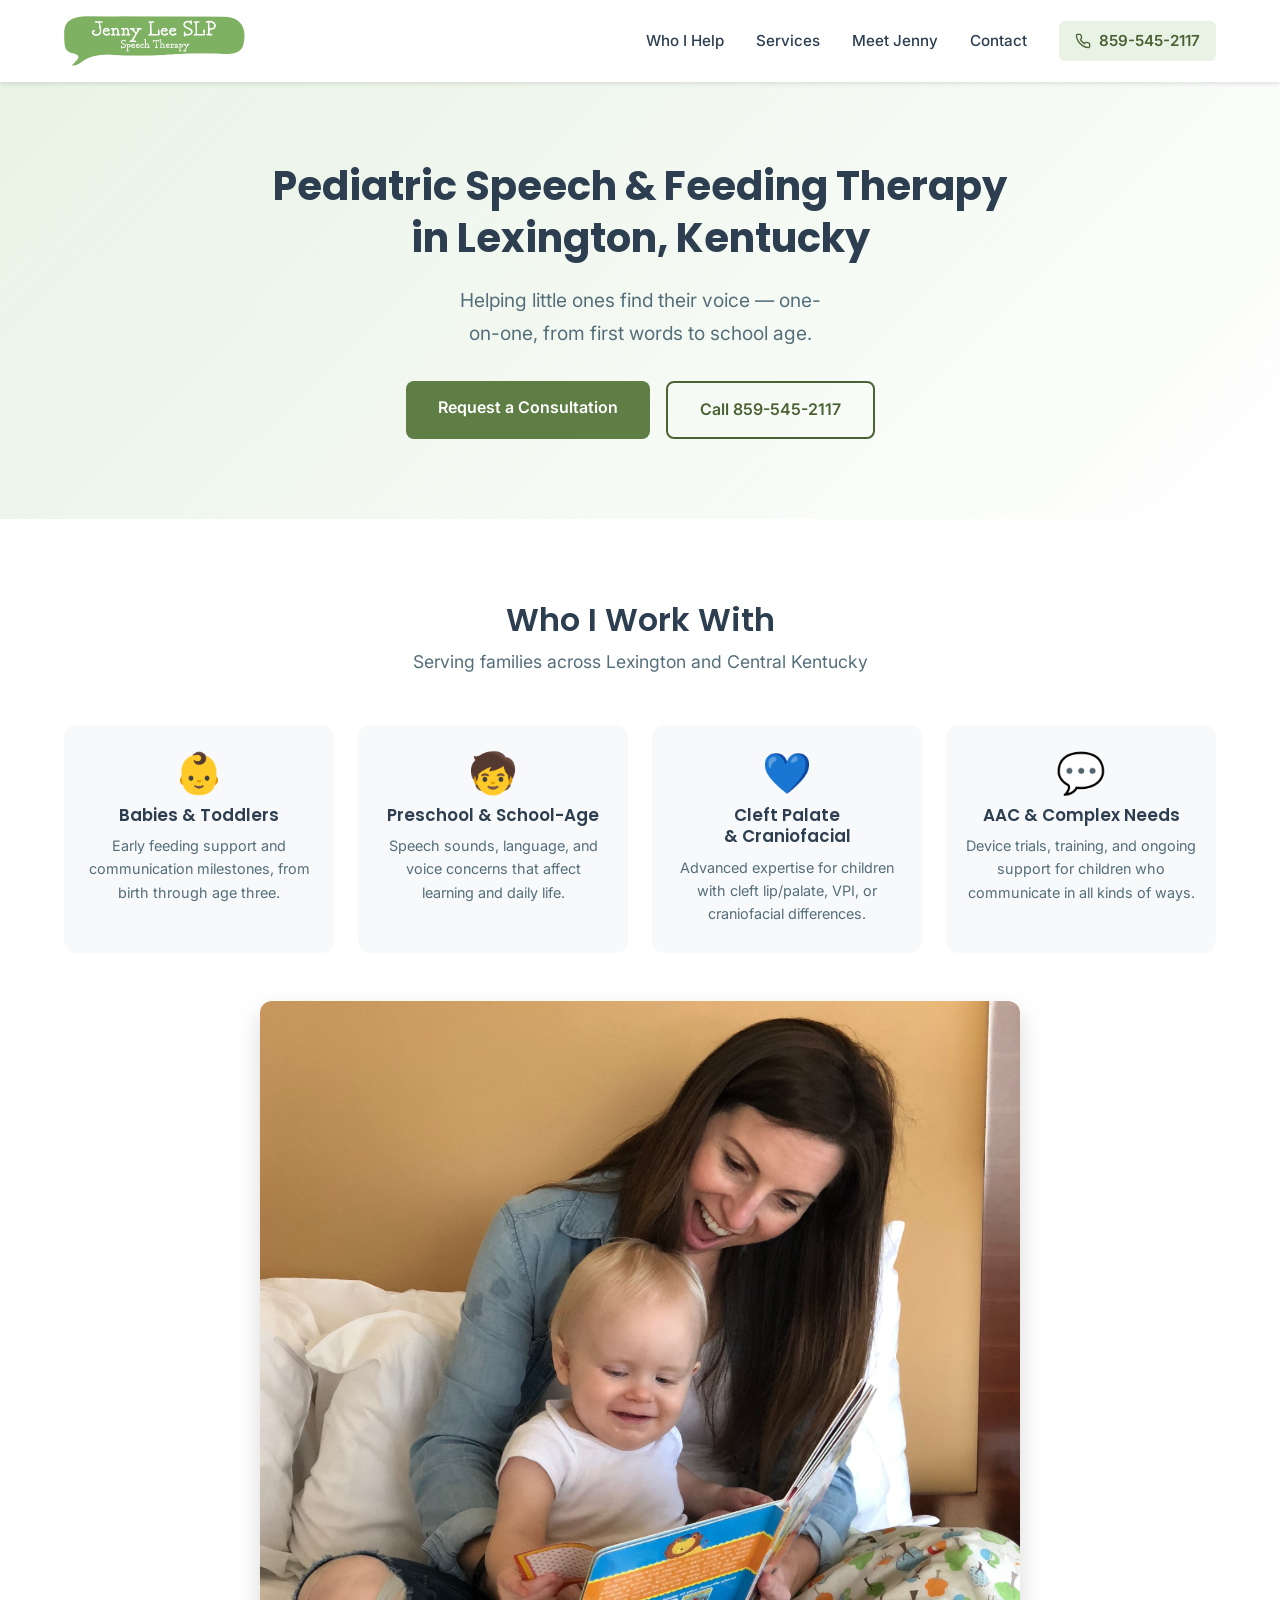
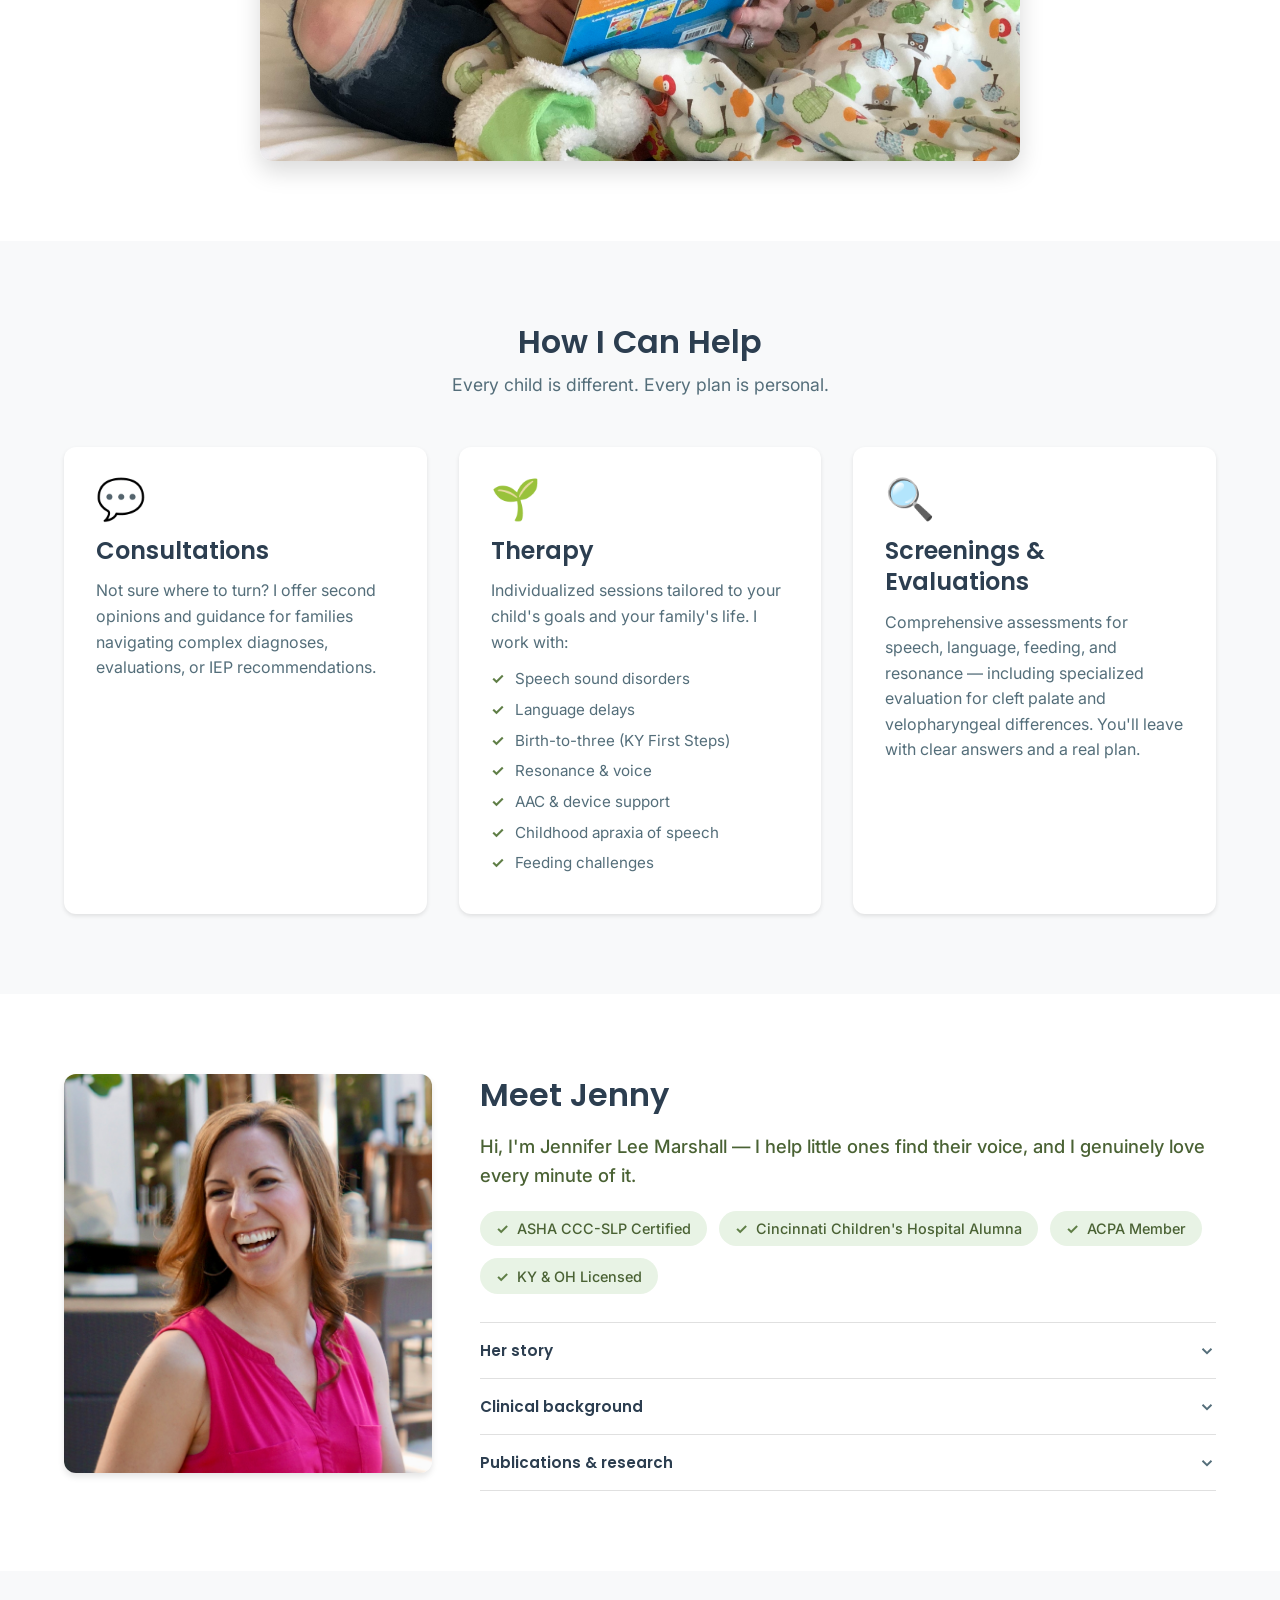
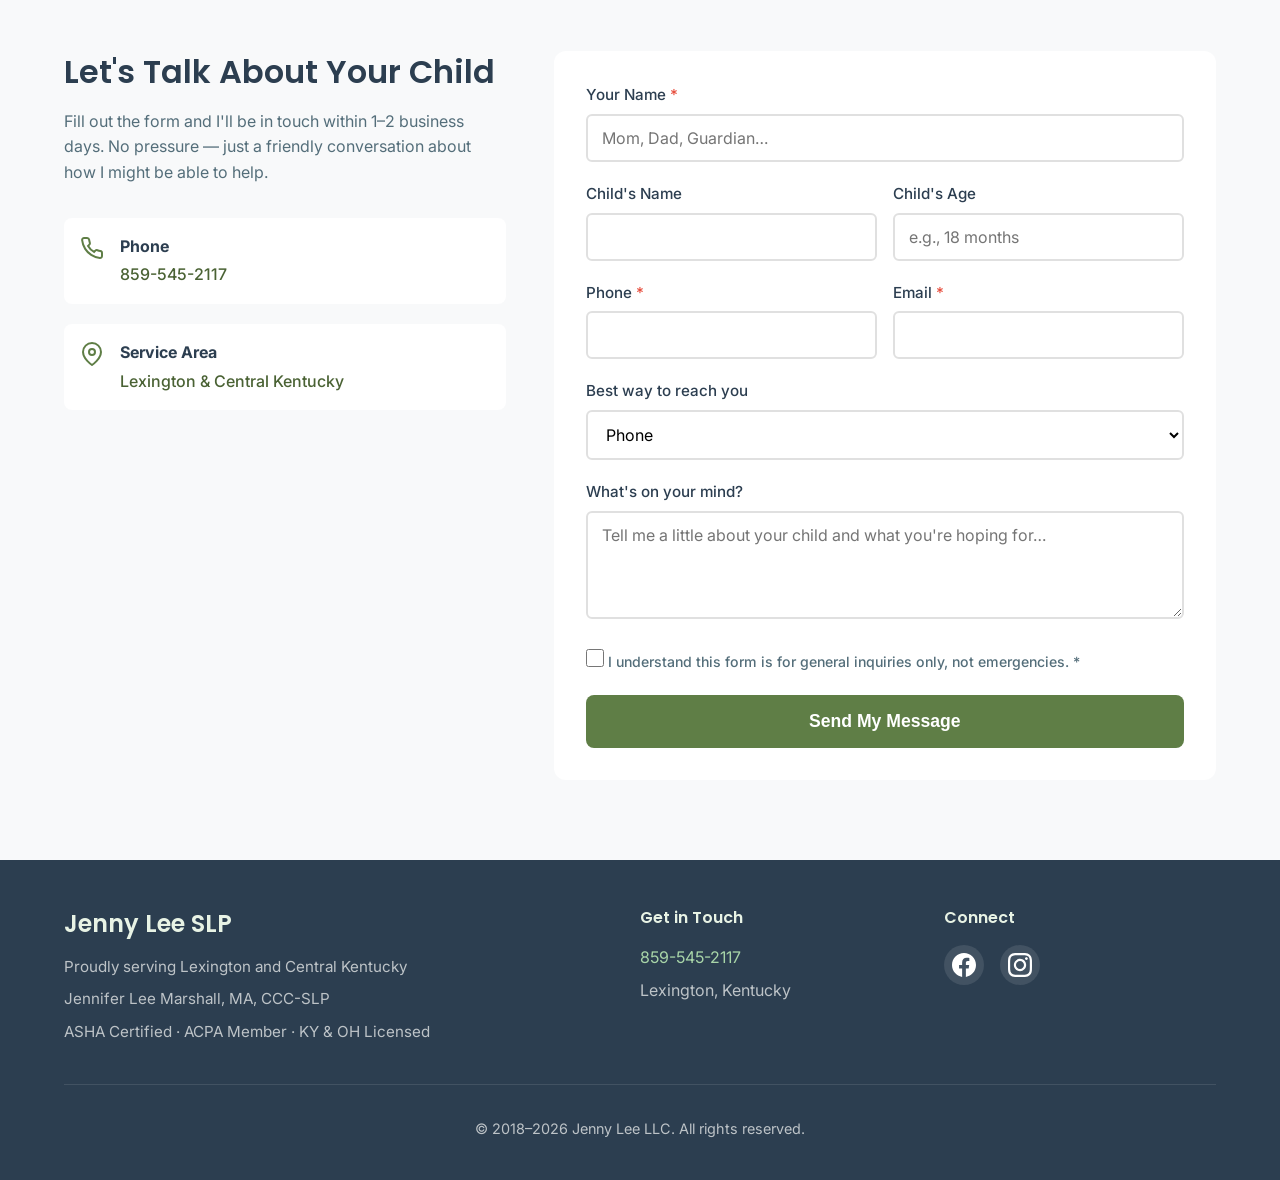
==== index.html @ 0bb6924b "Simplify website structure and add interactive elements to bio Restructure the website by removing t" ====
<!DOCTYPE html>
<html lang="en">
<head>
    <meta charset="UTF-8">
    <meta name="viewport" content="width=device-width, initial-scale=1.0">

    <!-- SEO Meta Tags -->
    <title>Speech Therapy Lexington KY | Jenny Lee SLP</title>
    <meta name="description" content="Jennifer Lee Marshall, MA, CCC-SLP, is a pediatric speech-language pathologist serving Lexington and Central Kentucky. Specializing in cleft palate, feeding therapy, resonance disorders, and speech therapy for children.">
    <meta name="keywords" content="speech therapy Lexington KY, pediatric speech therapy Lexington, pediatric speech-language pathologist, cleft palate speech therapist Kentucky, craniofacial speech therapist, feeding therapy for children, resonance disorders SLP">

    <!-- Open Graph Tags for Social Media -->
    <meta property="og:title" content="Speech Therapy Lexington KY | Jenny Lee SLP">
    <meta property="og:description" content="Expert pediatric speech and feeding therapy in Lexington, Kentucky. Specializing in cleft palate, craniofacial differences, and complex communication needs.">
    <meta property="og:type" content="website">
    <meta property="og:image" content="/images/jenny-lee-slp-og-image.jpg">

    <!-- Favicon -->
    <link rel="icon" type="image/png" href="/favicon.png">

    <!-- Google Fonts -->
    <link rel="preconnect" href="https://fonts.googleapis.com">
    <link rel="preconnect" href="https://fonts.gstatic.com" crossorigin>
    <link href="https://fonts.googleapis.com/css2?family=Inter:wght@300;400;500;600;700&family=Poppins:wght@400;500;600;700&display=swap" rel="stylesheet">

    <!-- Stylesheet -->
    <link rel="stylesheet" href="styles.css">
</head>
<body>

    <!-- Sticky Header & Navigation -->
    <header class="header" id="header">
        <div class="container">
            <div class="header-content">
                <div class="logo">
                    <a href="#hero">
                        <img src="images/logo.png" alt="Jenny Lee SLP - Speech Therapy">
                    </a>
                </div>
                <nav class="nav">
                    <button class="nav-toggle" aria-label="Toggle navigation menu">
                        <span></span>
                        <span></span>
                        <span></span>
                    </button>
                    <ul class="nav-menu">
                        <li><a href="#who-i-help">Who I Help</a></li>
                        <li><a href="#services">Services</a></li>
                        <li><a href="#meet-jenny">Meet Jenny</a></li>
                        <li><a href="#contact">Contact</a></li>
                        <li class="nav-phone">
                            <a href="tel:+18595452117" class="phone-link">
                                <svg width="16" height="16" viewBox="0 0 24 24" fill="none" stroke="currentColor" stroke-width="2">
                                    <path d="M22 16.92v3a2 2 0 0 1-2.18 2 19.79 19.79 0 0 1-8.63-3.07 19.5 19.5 0 0 1-6-6 19.79 19.79 0 0 1-3.07-8.67A2 2 0 0 1 4.11 2h3a2 2 0 0 1 2 1.72 12.84 12.84 0 0 0 .7 2.81 2 2 0 0 1-.45 2.11L8.09 9.91a16 16 0 0 0 6 6l1.27-1.27a2 2 0 0 1 2.11-.45 12.84 12.84 0 0 0 2.81.7A2 2 0 0 1 22 16.92z"></path>
                                </svg>
                                859-545-2117
                            </a>
                        </li>
                    </ul>
                </nav>
            </div>
        </div>
    </header>

    <main>

        <!-- =====================
             HERO SECTION
             ===================== -->
        <section class="hero" id="hero">
            <div class="container">
                <div class="hero-content">
                    <h1>Pediatric Speech & Feeding Therapy<br>in Lexington, Kentucky</h1>
                    <p class="hero-subtitle">Helping little ones find their voice — one-on-one, from first words to school age.</p>
                    <div class="hero-cta">
                        <a href="#contact" class="btn btn-primary">Request a Consultation</a>
                        <a href="tel:+18595452117" class="btn btn-secondary">Call 859-545-2117</a>
                    </div>
                </div>
            </div>
        </section>

        <!-- =====================
             WHO I HELP SECTION
             ===================== -->
        <section class="who-i-help" id="who-i-help">
            <div class="container">
                <div class="section-header">
                    <h2>Who I Work With</h2>
                    <p>Serving families across Lexington and Central Kentucky</p>
                </div>

                <div class="help-grid">
                    <div class="help-card">
                        <div class="help-icon">👶</div>
                        <h3>Babies &amp; Toddlers</h3>
                        <p>Early feeding support and communication milestones, from birth through age three.</p>
                    </div>
                    <div class="help-card">
                        <div class="help-icon">🧒</div>
                        <h3>Preschool &amp; School-Age</h3>
                        <p>Speech sounds, language, and voice concerns that affect learning and daily life.</p>
                    </div>
                    <div class="help-card">
                        <div class="help-icon">💙</div>
                        <h3>Cleft Palate &amp; Craniofacial</h3>
                        <p>Advanced expertise for children with cleft lip/palate, VPI, or craniofacial differences.</p>
                    </div>
                    <div class="help-card">
                        <div class="help-icon">💬</div>
                        <h3>AAC &amp; Complex Needs</h3>
                        <p>Device trials, training, and ongoing support for children who communicate in all kinds of ways.</p>
                    </div>
                </div>

                <div class="therapy-image-section">
                    <img src="images/therapy.jpg" alt="Jenny working with a young child during a speech therapy session" class="therapy-photo">
                </div>
            </div>
        </section>

        <!-- =====================
             SERVICES SECTION
             ===================== -->
        <section class="services" id="services">
            <div class="container">
                <div class="section-header">
                    <h2>How I Can Help</h2>
                    <p>Every child is different. Every plan is personal.</p>
                </div>

                <div class="services-grid">

                    <!-- Consultations -->
                    <div class="service-card">
                        <div class="service-icon">💬</div>
                        <h3>Consultations</h3>
                        <p>Not sure where to turn? I offer second opinions and guidance for families navigating complex diagnoses, evaluations, or IEP recommendations.</p>
                    </div>

                    <!-- Therapy -->
                    <div class="service-card">
                        <div class="service-icon">🌱</div>
                        <h3>Therapy</h3>
                        <p>Individualized sessions tailored to your child's goals and your family's life. I work with:</p>
                        <ul class="therapy-list">
                            <li>Speech sound disorders</li>
                            <li>Language delays</li>
                            <li>Birth-to-three (KY First Steps)</li>
                            <li>Resonance &amp; voice</li>
                            <li>AAC &amp; device support</li>
                            <li>Childhood apraxia of speech</li>
                            <li>Feeding challenges</li>
                        </ul>
                    </div>

                    <!-- Screenings & Evaluations -->
                    <div class="service-card">
                        <div class="service-icon">🔍</div>
                        <h3>Screenings &amp; Evaluations</h3>
                        <p>Comprehensive assessments for speech, language, feeding, and resonance — including specialized evaluation for cleft palate and velopharyngeal differences. You'll leave with clear answers and a real plan.</p>
                    </div>

                </div>
            </div>
        </section>

        <!-- =====================
             MEET JENNY SECTION
             ===================== -->
        <section class="about" id="meet-jenny">
            <div class="container">
                <div class="about-grid">
                    <div class="about-image">
                        <img src="images/headshot.jpg" alt="Jennifer Lee Marshall, MA, CCC-SLP — Pediatric Speech-Language Pathologist in Lexington, Kentucky">
                    </div>
                    <div class="about-text">
                        <h2>Meet Jenny</h2>
                        <p class="intro-text">Hi, I'm Jennifer Lee Marshall — I help little ones find their voice, and I genuinely love every minute of it.</p>

                        <div class="credential-badges">
                            <div class="credential-badge">
                                <span class="badge-check">✓</span>
                                <span>ASHA&nbsp;CCC-SLP Certified</span>
                            </div>
                            <div class="credential-badge">
                                <span class="badge-check">✓</span>
                                <span>Cincinnati Children's Hospital Alumna</span>
                            </div>
                            <div class="credential-badge">
                                <span class="badge-check">✓</span>
                                <span>ACPA Member</span>
                            </div>
                            <div class="credential-badge">
                                <span class="badge-check">✓</span>
                                <span>KY &amp; OH Licensed</span>
                            </div>
                        </div>

                        <div class="accordion" role="list">

                            <div class="accordion-item" role="listitem">
                                <button class="accordion-toggle" aria-expanded="false">
                                    <span>Her story</span>
                                    <svg class="accordion-chevron" width="18" height="18" viewBox="0 0 24 24" fill="none" stroke="currentColor" stroke-width="2.5" aria-hidden="true">
                                        <polyline points="6 9 12 15 18 9"></polyline>
                                    </svg>
                                </button>
                                <div class="accordion-panel" hidden>
                                    <p>Helping a child say "mama" for the first time, watching a toddler finally enjoy mealtime without a fight, seeing a kindergartner walk into class with real confidence — these are the moments I show up for every single day. Speech therapy isn't just my career; it's genuinely my calling.</p>
                                    <p>I opened Jenny Lee SLP because I wanted to give families something rare: hospital-level expertise with the warmth and personal attention that only a private practice can offer. You'll always know what we're working on, why it matters, and how your child is growing.</p>
                                </div>
                            </div>

                            <div class="accordion-item" role="listitem">
                                <button class="accordion-toggle" aria-expanded="false">
                                    <span>Clinical background</span>
                                    <svg class="accordion-chevron" width="18" height="18" viewBox="0 0 24 24" fill="none" stroke="currentColor" stroke-width="2.5" aria-hidden="true">
                                        <polyline points="6 9 12 15 18 9"></polyline>
                                    </svg>
                                </button>
                                <div class="accordion-panel" hidden>
                                    <p>Before opening my private practice in Central Kentucky, I spent six years at Cincinnati Children's Hospital working alongside surgeons and specialists in cleft palate, craniofacial differences, feeding, and AAC. That experience gave me a depth of expertise you'd typically only find at a major children's hospital — now available right here at home, with the personal attention your family deserves.</p>
                                    <p>I hold my MA in Communication Sciences and Disorders and am licensed in both Kentucky and Ohio. I'm an active member of the American Cleft Palate-Craniofacial Association (ACPA) and maintain my ASHA Certificate of Clinical Competence (CCC-SLP).</p>
                                </div>
                            </div>

                            <div class="accordion-item" role="listitem">
                                <button class="accordion-toggle" aria-expanded="false">
                                    <span>Publications &amp; research</span>
                                    <svg class="accordion-chevron" width="18" height="18" viewBox="0 0 24 24" fill="none" stroke="currentColor" stroke-width="2.5" aria-hidden="true">
                                        <polyline points="6 9 12 15 18 9"></polyline>
                                    </svg>
                                </button>
                                <div class="accordion-panel" hidden>
                                    <p>Jenny has contributed to the field through national continuing education presentations on velopharyngeal dysfunction and cleft palate speech management. She has presented at ACPA annual meetings and contributed to clinical education webinars through ASHA on resonance disorders and pediatric feeding.</p>
                                    <p>She remains actively engaged with the latest research to ensure every family benefits from current, evidence-based practice.</p>
                                </div>
                            </div>

                        </div>
                    </div>
                </div>
            </div>
        </section>

        <!-- =====================
             CONTACT SECTION
             ===================== -->
        <section class="contact" id="contact">
            <div class="container">
                <div class="contact-wrapper">
                    <div class="contact-intro">
                        <h2>Let's Talk About Your Child</h2>
                        <p>Fill out the form and I'll be in touch within 1–2 business days. No pressure — just a friendly conversation about how I might be able to help.</p>

                        <div class="contact-info">
                            <div class="contact-detail">
                                <svg width="24" height="24" viewBox="0 0 24 24" fill="none" stroke="currentColor" stroke-width="2">
                                    <path d="M22 16.92v3a2 2 0 0 1-2.18 2 19.79 19.79 0 0 1-8.63-3.07 19.5 19.5 0 0 1-6-6 19.79 19.79 0 0 1-3.07-8.67A2 2 0 0 1 4.11 2h3a2 2 0 0 1 2 1.72 12.84 12.84 0 0 0 .7 2.81 2 2 0 0 1-.45 2.11L8.09 9.91a16 16 0 0 0 6 6l1.27-1.27a2 2 0 0 1 2.11-.45 12.84 12.84 0 0 0 2.81.7A2 2 0 0 1 22 16.92z"></path>
                                </svg>
                                <div>
                                    <strong>Phone</strong>
                                    <a href="tel:+18595452117">859-545-2117</a>
                                </div>
                            </div>
                            <div class="contact-detail">
                                <svg width="24" height="24" viewBox="0 0 24 24" fill="none" stroke="currentColor" stroke-width="2">
                                    <path d="M21 10c0 7-9 13-9 13s-9-6-9-13a9 9 0 0 1 18 0z"></path>
                                    <circle cx="12" cy="10" r="3"></circle>
                                </svg>
                                <div>
                                    <strong>Service Area</strong>
                                    <span>Lexington &amp; Central Kentucky</span>
                                </div>
                            </div>
                        </div>
                    </div>

                    <div class="contact-form-wrapper">
                        <form id="contactForm" class="contact-form">
                            <div class="form-group">
                                <label for="parentName">Your Name <span class="required">*</span></label>
                                <input type="text" id="parentName" name="parentName" placeholder="Mom, Dad, Guardian…" required>
                            </div>

                            <div class="form-row">
                                <div class="form-group">
                                    <label for="childName">Child's Name</label>
                                    <input type="text" id="childName" name="childName">
                                </div>
                                <div class="form-group">
                                    <label for="childAge">Child's Age</label>
                                    <input type="text" id="childAge" name="childAge" placeholder="e.g., 18 months">
                                </div>
                            </div>

                            <div class="form-row">
                                <div class="form-group">
                                    <label for="phone">Phone <span class="required">*</span></label>
                                    <input type="tel" id="phone" name="phone" required>
                                </div>
                                <div class="form-group">
                                    <label for="email">Email <span class="required">*</span></label>
                                    <input type="email" id="email" name="email" required>
                                </div>
                            </div>

                            <div class="form-group">
                                <label for="contactMethod">Best way to reach you</label>
                                <select id="contactMethod" name="contactMethod">
                                    <option value="phone">Phone</option>
                                    <option value="email">Email</option>
                                    <option value="either">Either works!</option>
                                </select>
                            </div>

                            <div class="form-group">
                                <label for="message">What's on your mind?</label>
                                <textarea id="message" name="message" rows="4" placeholder="Tell me a little about your child and what you're hoping for…"></textarea>
                            </div>

                            <div class="form-group checkbox-group">
                                <label class="checkbox-label">
                                    <input type="checkbox" id="emergency" name="emergency" required>
                                    <span>I understand this form is for general inquiries only, not emergencies. <span class="required">*</span></span>
                                </label>
                            </div>

                            <button type="submit" class="btn btn-primary btn-large">Send My Message</button>

                            <div id="formSuccess" class="form-message success" style="display: none;">
                                <svg width="24" height="24" viewBox="0 0 24 24" fill="none" stroke="currentColor" stroke-width="2">
                                    <path d="M22 11.08V12a10 10 0 1 1-5.93-9.14"></path>
                                    <polyline points="22 4 12 14.01 9 11.01"></polyline>
                                </svg>
                                <div>
                                    <strong>You're all set!</strong>
                                    <p>Your email client should open — just hit send to complete your message. Or call me directly at <a href="tel:+18595452117">859-545-2117</a>.</p>
                                </div>
                            </div>

                            <div id="formError" class="form-message error" style="display: none;">
                                <svg width="24" height="24" viewBox="0 0 24 24" fill="none" stroke="currentColor" stroke-width="2">
                                    <circle cx="12" cy="12" r="10"></circle>
                                    <line x1="12" y1="8" x2="12" y2="12"></line>
                                    <line x1="12" y1="16" x2="12.01" y2="16"></line>
                                </svg>
                                <div>
                                    <strong>Something went wrong.</strong>
                                    <p>Please try again or call <a href="tel:+18595452117">859-545-2117</a>.</p>
                                </div>
                            </div>
                        </form>
                    </div>
                </div>
            </div>
        </section>

    </main>

    <!-- Footer -->
    <footer class="footer">
        <div class="container">
            <div class="footer-content">
                <div class="footer-main">
                    <div class="footer-brand">
                        <h3>Jenny Lee SLP</h3>
                        <p>Proudly serving Lexington and Central Kentucky</p>
                        <p class="footer-credential">Jennifer Lee Marshall, MA, CCC-SLP</p>
                        <p class="footer-credential">ASHA Certified · ACPA Member · KY &amp; OH Licensed</p>
                    </div>
                    <div class="footer-contact">
                        <h4>Get in Touch</h4>
                        <p><a href="tel:+18595452117">859-545-2117</a></p>
                        <p>Lexington, Kentucky</p>
                    </div>
                    <div class="footer-social">
                        <h4>Connect</h4>
                        <!-- Replace # with actual social media URLs when available -->
                        <div class="social-links">
                            <a href="#" aria-label="Visit Jenny Lee SLP on Facebook" target="_blank" rel="noopener noreferrer">
                                <svg width="24" height="24" viewBox="0 0 24 24" fill="currentColor">
                                    <path d="M24 12.073c0-6.627-5.373-12-12-12s-12 5.373-12 12c0 5.99 4.388 10.954 10.125 11.854v-8.385H7.078v-3.47h3.047V9.43c0-3.007 1.792-4.669 4.533-4.669 1.312 0 2.686.235 2.686.235v2.953H15.83c-1.491 0-1.956.925-1.956 1.874v2.25h3.328l-.532 3.47h-2.796v8.385C19.612 23.027 24 18.062 24 12.073z"/>
                                </svg>
                            </a>
                            <a href="#" aria-label="Visit Jenny Lee SLP on Instagram" target="_blank" rel="noopener noreferrer">
                                <svg width="24" height="24" viewBox="0 0 24 24" fill="currentColor">
                                    <path d="M12 2.163c3.204 0 3.584.012 4.85.07 3.252.148 4.771 1.691 4.919 4.919.058 1.265.069 1.645.069 4.849 0 3.205-.012 3.584-.069 4.849-.149 3.225-1.664 4.771-4.919 4.919-1.266.058-1.644.07-4.85.07-3.204 0-3.584-.012-4.849-.07-3.26-.149-4.771-1.699-4.919-4.92-.058-1.265-.07-1.644-.07-4.849 0-3.204.013-3.583.07-4.849.149-3.227 1.664-4.771 4.919-4.919 1.266-.057 1.645-.069 4.849-.069zm0-2.163c-3.259 0-3.667.014-4.947.072-4.358.2-6.78 2.618-6.98 6.98-.059 1.281-.073 1.689-.073 4.948 0 3.259.014 3.668.072 4.948.2 4.358 2.618 6.78 6.98 6.98 1.281.058 1.689.072 4.948.072 3.259 0 3.668-.014 4.948-.072 4.354-.2 6.782-2.618 6.979-6.98.059-1.28.073-1.689.073-4.948 0-3.259-.014-3.667-.072-4.947-.196-4.354-2.617-6.78-6.979-6.98-1.281-.059-1.69-.073-4.949-.073zm0 5.838c-3.403 0-6.162 2.759-6.162 6.162s2.759 6.163 6.162 6.163 6.162-2.759 6.162-6.163c0-3.403-2.759-6.162-6.162-6.162zm0 10.162c-2.209 0-4-1.79-4-4 0-2.209 1.791-4 4-4s4 1.791 4 4c0 2.21-1.791 4-4 4zm6.406-11.845c-.796 0-1.441.645-1.441 1.44s.645 1.44 1.441 1.44c.795 0 1.439-.645 1.439-1.44s-.644-1.44-1.439-1.44z"/>
                                </svg>
                            </a>
                        </div>
                    </div>
                </div>
                <div class="footer-bottom">
                    <p>&copy; 2018–2026 Jenny Lee LLC. All rights reserved.</p>
                </div>
            </div>
        </div>
    </footer>

    <script src="script.js"></script>
</body>
</html>
---- styles.css ----
/* ===================================
   CSS Variables & Reset
   =================================== */
:root {
    --primary-color: #5F7E46;
    --primary-dark: #4A6234;
    --primary-light: #E8F3E5;
    --secondary-color: #7FA970;
    --accent-color: #E89BA0;

    --text-dark: #2c3e50;
    --text-medium: #546e7a;
    --text-light: #7f8c8d;

    --bg-white: #ffffff;
    --bg-light: #f8f9fa;
    --bg-gray: #ecf0f1;

    --border-color: #e0e0e0;
    --shadow-sm: 0 2px 4px rgba(0, 0, 0, 0.1);
    --shadow-md: 0 4px 6px rgba(0, 0, 0, 0.1);
    --shadow-lg: 0 10px 25px rgba(0, 0, 0, 0.15);

    --font-primary: 'Inter', -apple-system, BlinkMacSystemFont, 'Segoe UI', Roboto, Oxygen, Ubuntu, Cantarell, sans-serif;
    --font-heading: 'Poppins', 'Inter', sans-serif;

    --transition: all 0.3s ease;
}

* {
    margin: 0;
    padding: 0;
    box-sizing: border-box;
}

html {
    scroll-behavior: smooth;
    font-size: 16px;
}

body {
    font-family: var(--font-primary);
    color: var(--text-dark);
    line-height: 1.6;
    background-color: var(--bg-white);
    overflow-x: hidden;
}

/* Orphan prevention: balance short text blocks */
h1, h2, h3, h4, h5, h6 {
    font-family: var(--font-heading);
    font-weight: 600;
    line-height: 1.3;
    color: var(--text-dark);
    text-wrap: balance;
}

h1 {
    font-size: 2.5rem;
    font-weight: 700;
}

h2 {
    font-size: 2rem;
    margin-bottom: 1rem;
}

h3 {
    font-size: 1.5rem;
}

p {
    margin-bottom: 1rem;
    text-wrap: pretty;
}

a {
    color: var(--primary-dark);
    text-decoration: none;
    transition: var(--transition);
}

a:hover {
    color: var(--primary-dark);
    text-decoration: underline;
}

img {
    max-width: 100%;
    height: auto;
    display: block;
}

.container {
    max-width: 1200px;
    margin: 0 auto;
    padding: 0 1.5rem;
}

.section-header {
    text-align: center;
    margin-bottom: 3rem;
}

.section-header h2 {
    margin-bottom: 0.5rem;
}

.section-header p {
    font-size: 1.1rem;
    color: var(--text-medium);
    max-width: 540px;
    margin: 0 auto;
    text-wrap: balance;
}

/* ===================================
   Buttons
   =================================== */
.btn {
    display: inline-block;
    padding: 0.875rem 2rem;
    border-radius: 8px;
    font-weight: 600;
    font-size: 1rem;
    text-align: center;
    cursor: pointer;
    transition: var(--transition);
    border: none;
    text-decoration: none;
    white-space: nowrap;
}

.btn-primary {
    background-color: var(--primary-color);
    color: white;
}

.btn-primary:hover {
    background-color: var(--primary-dark);
    transform: translateY(-2px);
    box-shadow: var(--shadow-md);
    color: white;
    text-decoration: none;
}

.btn-secondary {
    background-color: transparent;
    color: var(--primary-dark);
    border: 2px solid var(--primary-dark);
}

.btn-secondary:hover {
    background-color: var(--primary-dark);
    color: white;
    text-decoration: none;
}

.btn-large {
    width: 100%;
    padding: 1rem 2rem;
    font-size: 1.1rem;
}

/* ===================================
   Header & Navigation
   =================================== */
.header {
    position: fixed;
    top: 0;
    left: 0;
    width: 100%;
    background-color: var(--bg-white);
    box-shadow: var(--shadow-sm);
    z-index: 1000;
    transition: var(--transition);
}

.header-content {
    display: flex;
    justify-content: space-between;
    align-items: center;
    padding: 1rem 0;
}

.logo a {
    font-family: var(--font-heading);
    font-size: 1.5rem;
    font-weight: 700;
    color: var(--primary-color);
    display: block;
}

.logo a:hover {
    text-decoration: none;
    opacity: 0.85;
}

.logo img {
    height: 50px;
    width: auto;
    display: block;
    transition: var(--transition);
}

.nav-toggle {
    display: none;
    flex-direction: column;
    background: transparent;
    border: none;
    cursor: pointer;
    padding: 0.5rem;
}

.nav-toggle span {
    width: 25px;
    height: 3px;
    background-color: var(--text-dark);
    margin: 3px 0;
    transition: var(--transition);
}

.nav-menu {
    display: flex;
    list-style: none;
    align-items: center;
    gap: 2rem;
}

.nav-menu a {
    color: var(--text-dark);
    font-weight: 500;
    font-size: 0.95rem;
    transition: var(--transition);
    white-space: nowrap;
}

.nav-menu a:hover {
    color: var(--primary-color);
    text-decoration: none;
}

.nav-phone .phone-link {
    display: flex;
    align-items: center;
    gap: 0.5rem;
    background-color: var(--primary-light);
    padding: 0.5rem 1rem;
    border-radius: 6px;
    color: var(--primary-dark);
    font-weight: 600;
}

.nav-phone .phone-link:hover {
    background-color: var(--primary-color);
    color: white;
    text-decoration: none;
}

/* ===================================
   Hero Section
   =================================== */
.hero {
    margin-top: 80px;
    padding: 5rem 0;
    background: linear-gradient(135deg, var(--primary-light) 0%, var(--bg-white) 100%);
    text-align: center;
}

.hero-content {
    max-width: 820px;
    margin: 0 auto;
}

.hero h1 {
    margin-bottom: 1.25rem;
    color: var(--text-dark);
}

.hero-subtitle {
    font-size: 1.2rem;
    color: var(--text-medium);
    margin-bottom: 2rem;
    line-height: 1.7;
    max-width: 600px;
    margin-left: auto;
    margin-right: auto;
    text-wrap: balance;
}

.hero-cta {
    display: flex;
    gap: 1rem;
    justify-content: center;
    flex-wrap: wrap;
}

/* ===================================
   Who I Help Section
   =================================== */
.who-i-help {
    padding: 5rem 0;
    background-color: var(--bg-white);
}

.help-grid {
    display: grid;
    grid-template-columns: repeat(4, 1fr);
    gap: 1.5rem;
    margin-bottom: 3rem;
}

.help-card {
    text-align: center;
    padding: 1.75rem 1.25rem;
    background-color: var(--bg-light);
    border-radius: 12px;
    transition: var(--transition);
}

.help-card:hover {
    background-color: var(--primary-light);
}

.help-icon {
    font-size: 2.5rem;
    margin-bottom: 0.75rem;
    line-height: 1;
}

.help-card h3 {
    margin-bottom: 0.5rem;
    font-size: 1.05rem;
}

.help-card p {
    color: var(--text-medium);
    font-size: 0.9rem;
    margin-bottom: 0;
    text-wrap: pretty;
}

.therapy-image-section {
    margin: 0 auto;
    max-width: 760px;
    text-align: center;
}

.therapy-photo {
    width: 100%;
    height: auto;
    border-radius: 12px;
    box-shadow: var(--shadow-lg);
    margin: 0 auto;
}

/* ===================================
   Services Section
   =================================== */
.services {
    padding: 5rem 0;
    background-color: var(--bg-light);
}

.services-grid {
    display: grid;
    grid-template-columns: repeat(3, 1fr);
    gap: 2rem;
}

.service-card {
    background-color: var(--bg-white);
    padding: 2rem;
    border-radius: 12px;
    box-shadow: var(--shadow-sm);
    transition: var(--transition);
}

.service-card:hover {
    transform: translateY(-5px);
    box-shadow: var(--shadow-lg);
}

.service-icon {
    font-size: 2.5rem;
    margin-bottom: 1rem;
    line-height: 1;
}

.service-card h3 {
    margin-bottom: 0.75rem;
    color: var(--text-dark);
}

.service-card p {
    color: var(--text-medium);
    margin-bottom: 0.75rem;
    text-wrap: pretty;
}

.therapy-list {
    list-style: none;
    padding-left: 0;
    margin: 0.75rem 0 0;
}

.therapy-list li {
    padding-left: 1.5rem;
    margin-bottom: 0.4rem;
    position: relative;
    color: var(--text-medium);
    font-size: 0.95rem;
}

.therapy-list li:before {
    content: "✓";
    position: absolute;
    left: 0;
    color: var(--primary-color);
    font-weight: bold;
}

/* ===================================
   About / Meet Jenny Section
   =================================== */
.about {
    padding: 5rem 0;
    background-color: var(--bg-white);
}

.about-grid {
    display: grid;
    grid-template-columns: 1fr 2fr;
    gap: 3rem;
    align-items: start;
}

.about-image img {
    width: 100%;
    border-radius: 12px;
    box-shadow: var(--shadow-md);
}

.about-text h2 {
    margin-bottom: 1rem;
}

.intro-text {
    font-size: 1.15rem;
    color: var(--primary-dark);
    font-weight: 500;
    margin-bottom: 1.25rem;
    text-wrap: pretty;
}

/* Credential badges row */
.credential-badges {
    display: flex;
    flex-wrap: wrap;
    gap: 0.75rem;
    margin-bottom: 1.75rem;
}

.credential-badge {
    display: flex;
    align-items: center;
    gap: 0.5rem;
    background-color: var(--primary-light);
    border-radius: 999px;
    padding: 0.4rem 1rem;
    font-size: 0.9rem;
    font-weight: 500;
    color: var(--primary-dark);
    white-space: nowrap;
}

.badge-check {
    font-weight: 700;
    color: var(--primary-color);
}

/* ===================================
   Accordion
   =================================== */
.accordion {
    border-top: 1px solid var(--border-color);
}

.accordion-item {
    border-bottom: 1px solid var(--border-color);
}

.accordion-toggle {
    width: 100%;
    display: flex;
    align-items: center;
    justify-content: space-between;
    gap: 1rem;
    padding: 1rem 0;
    background: none;
    border: none;
    cursor: pointer;
    text-align: left;
    font-family: var(--font-heading);
    font-size: 0.95rem;
    font-weight: 600;
    color: var(--text-dark);
    transition: color 0.2s ease;
}

.accordion-toggle:hover {
    color: var(--primary-color);
}

.accordion-toggle[aria-expanded="true"] {
    color: var(--primary-color);
}

.accordion-chevron {
    flex-shrink: 0;
    transition: transform 0.25s ease;
    color: var(--text-medium);
}

.accordion-toggle[aria-expanded="true"] .accordion-chevron {
    transform: rotate(180deg);
    color: var(--primary-color);
}

.accordion-panel {
    overflow: hidden;
    max-height: 0;
    transition: max-height 0.3s ease;
}

.accordion-panel:not([hidden]) {
    max-height: 600px;
}

.accordion-panel[hidden] {
    display: block !important;
    max-height: 0;
    visibility: hidden;
}

.accordion-panel p {
    color: var(--text-medium);
    font-size: 0.95rem;
    padding-bottom: 0.25rem;
    text-wrap: pretty;
}

.accordion-panel p:last-child {
    padding-bottom: 1rem;
}

/* ===================================
   Contact Section
   =================================== */
.contact {
    padding: 5rem 0;
    background-color: var(--bg-light);
}

.contact-wrapper {
    display: grid;
    grid-template-columns: 1fr 1.5fr;
    gap: 3rem;
}

.contact-intro h2 {
    margin-bottom: 1rem;
}

.contact-intro p {
    color: var(--text-medium);
    margin-bottom: 1rem;
    text-wrap: pretty;
}

.contact-info {
    margin-top: 2rem;
}

.contact-detail {
    display: flex;
    align-items: flex-start;
    gap: 1rem;
    margin-bottom: 1.25rem;
    padding: 1rem;
    background-color: var(--bg-white);
    border-radius: 8px;
}

.contact-detail svg {
    color: var(--primary-color);
    flex-shrink: 0;
    margin-top: 2px;
}

.contact-detail strong {
    display: block;
    color: var(--text-dark);
    margin-bottom: 0.2rem;
}

.contact-detail a,
.contact-detail span {
    color: var(--primary-dark);
    font-weight: 500;
}

.contact-form-wrapper {
    background-color: var(--bg-white);
    padding: 2rem;
    border-radius: 12px;
}

.form-group {
    margin-bottom: 1.25rem;
}

.form-group label {
    display: block;
    margin-bottom: 0.4rem;
    color: var(--text-dark);
    font-weight: 500;
    font-size: 0.95rem;
}

.required {
    color: #e74c3c;
}

.form-group input,
.form-group select,
.form-group textarea {
    width: 100%;
    padding: 0.75rem 0.875rem;
    border: 2px solid var(--border-color);
    border-radius: 6px;
    font-family: var(--font-primary);
    font-size: 1rem;
    transition: var(--transition);
    background-color: var(--bg-white);
}

.form-group input:focus,
.form-group select:focus,
.form-group textarea:focus {
    outline: none;
    border-color: var(--primary-color);
}

.form-row {
    display: grid;
    grid-template-columns: 1fr 1fr;
    gap: 1rem;
}

.checkbox-group {
    margin-bottom: 1.25rem;
}

.checkbox-label {
    display: flex;
    align-items: flex-start;
    gap: 0.75rem;
    cursor: pointer;
}

.checkbox-label input[type="checkbox"] {
    margin-top: 0.2rem;
    width: 18px;
    height: 18px;
    cursor: pointer;
    flex-shrink: 0;
}

.checkbox-label span {
    color: var(--text-medium);
    font-size: 0.88rem;
    text-wrap: pretty;
}

.form-message {
    display: flex;
    align-items: flex-start;
    gap: 1rem;
    padding: 1rem;
    border-radius: 8px;
    margin-top: 1rem;
}

.form-message svg {
    flex-shrink: 0;
}

.form-message.success {
    background-color: #d4edda;
    border: 1px solid #c3e6cb;
    color: #155724;
}

.form-message.success svg {
    color: #155724;
}

.form-message.error {
    background-color: #f8d7da;
    border: 1px solid #f5c6cb;
    color: #721c24;
}

.form-message.error svg {
    color: #dc3545;
}

.form-message strong {
    display: block;
    margin-bottom: 0.25rem;
}

.form-message p {
    margin: 0;
    font-size: 0.95rem;
    text-wrap: pretty;
}

/* ===================================
   Footer
   =================================== */
.footer {
    background-color: var(--text-dark);
    color: white;
    padding: 3rem 0 1.5rem;
}

.footer-content {
    display: flex;
    flex-direction: column;
}

.footer-main {
    display: grid;
    grid-template-columns: 2fr 1fr 1fr;
    gap: 2rem;
    margin-bottom: 2rem;
}

.footer-brand h3 {
    color: var(--primary-light);
    margin-bottom: 1rem;
}

.footer-brand p {
    color: #bdc3c7;
    font-size: 0.95rem;
    margin-bottom: 0.5rem;
}

.footer-credential {
    font-size: 0.9rem;
}

.footer-contact h4,
.footer-social h4 {
    color: var(--primary-light);
    font-size: 1rem;
    margin-bottom: 1rem;
}

.footer-contact p {
    color: #bdc3c7;
    margin-bottom: 0.5rem;
}

.footer-contact a {
    color: #A8D5A8;
}

.footer-contact a:hover {
    color: #C8E6C9;
    text-decoration: none;
}

.social-links {
    display: flex;
    gap: 1rem;
}

.social-links a {
    width: 40px;
    height: 40px;
    border-radius: 50%;
    background-color: rgba(255, 255, 255, 0.1);
    display: flex;
    align-items: center;
    justify-content: center;
    transition: var(--transition);
    color: white;
}

.social-links a:hover {
    background-color: var(--primary-color);
    transform: translateY(-3px);
    text-decoration: none;
}

.footer-bottom {
    text-align: center;
    padding-top: 2rem;
    border-top: 1px solid rgba(255, 255, 255, 0.1);
}

.footer-bottom p {
    color: #bdc3c7;
    font-size: 0.9rem;
}

/* ===================================
   Responsive — Tablet (≤ 992px)
   =================================== */
@media (max-width: 992px) {
    .about-grid {
        grid-template-columns: 1fr;
        gap: 2rem;
    }

    .about-image img {
        max-width: 420px;
        margin: 0 auto;
    }

    .help-grid {
        grid-template-columns: repeat(2, 1fr);
    }

    .services-grid {
        grid-template-columns: 1fr;
    }

    .contact-wrapper {
        grid-template-columns: 1fr;
    }

    .footer-main {
        grid-template-columns: 1fr;
    }
}

/* ===================================
   Responsive — Mobile (≤ 768px)
   =================================== */
@media (max-width: 768px) {
    h1 {
        font-size: 1.9rem;
    }

    h2 {
        font-size: 1.65rem;
    }

    h3 {
        font-size: 1.2rem;
    }

    .nav-toggle {
        display: flex;
    }

    .nav-menu {
        position: fixed;
        top: 70px;
        left: -100%;
        flex-direction: column;
        background-color: var(--bg-white);
        width: 100%;
        text-align: center;
        transition: 0.3s;
        box-shadow: var(--shadow-md);
        padding: 2rem 0;
        gap: 1.5rem;
    }

    .nav-menu.active {
        left: 0;
    }

    .nav-phone {
        width: 100%;
    }

    .nav-phone .phone-link {
        justify-content: center;
    }

    .hero {
        padding: 3rem 0;
    }

    .hero-cta {
        flex-direction: column;
        align-items: stretch;
    }

    .about,
    .services,
    .who-i-help,
    .contact {
        padding: 3rem 0;
    }

    .help-grid {
        grid-template-columns: repeat(2, 1fr);
    }

    .form-row {
        grid-template-columns: 1fr;
    }

    .credential-badges {
        gap: 0.5rem;
    }

    .credential-badge {
        font-size: 0.82rem;
        padding: 0.35rem 0.75rem;
    }
}

/* ===================================
   Responsive — Small Mobile (≤ 480px)
   =================================== */
@media (max-width: 480px) {
    .container {
        padding: 0 1rem;
    }

    h1 {
        font-size: 1.6rem;
    }

    .hero-subtitle {
        font-size: 1rem;
    }

    .help-grid {
        grid-template-columns: 1fr 1fr;
        gap: 1rem;
    }
}
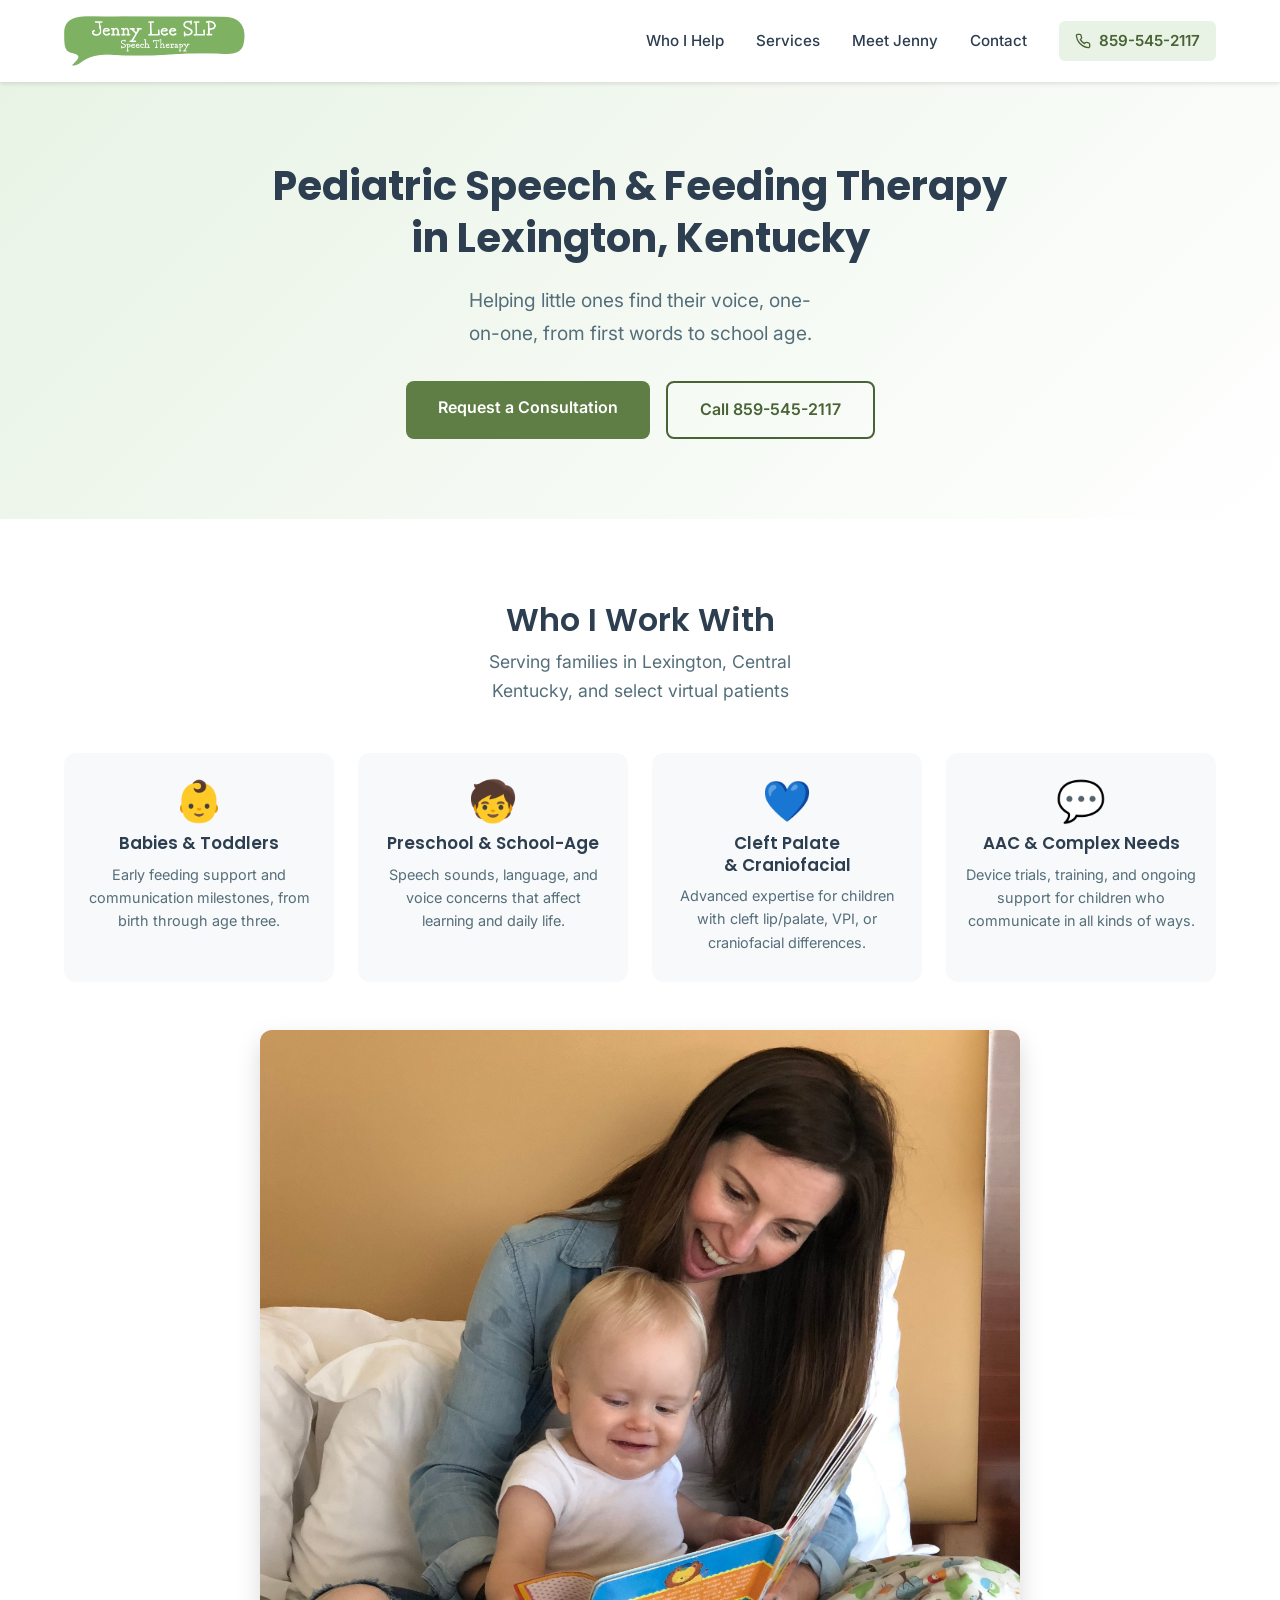
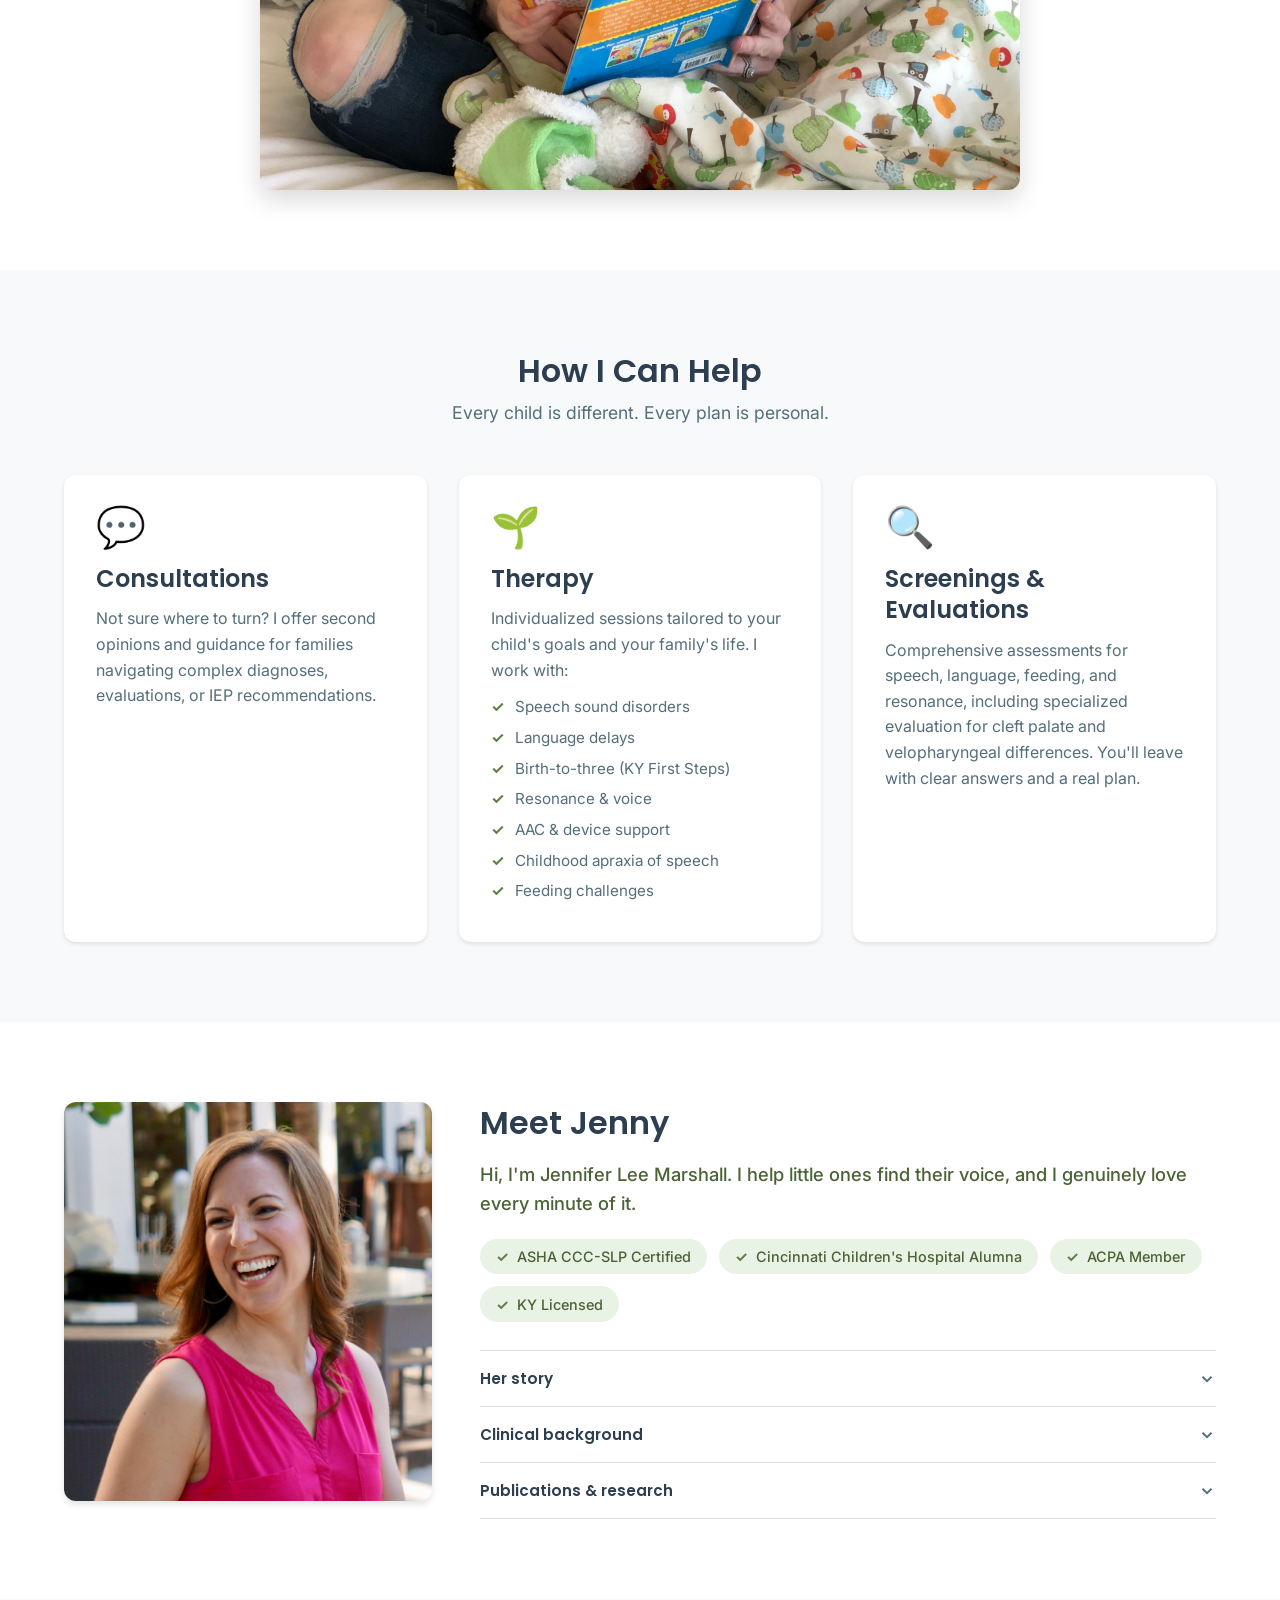
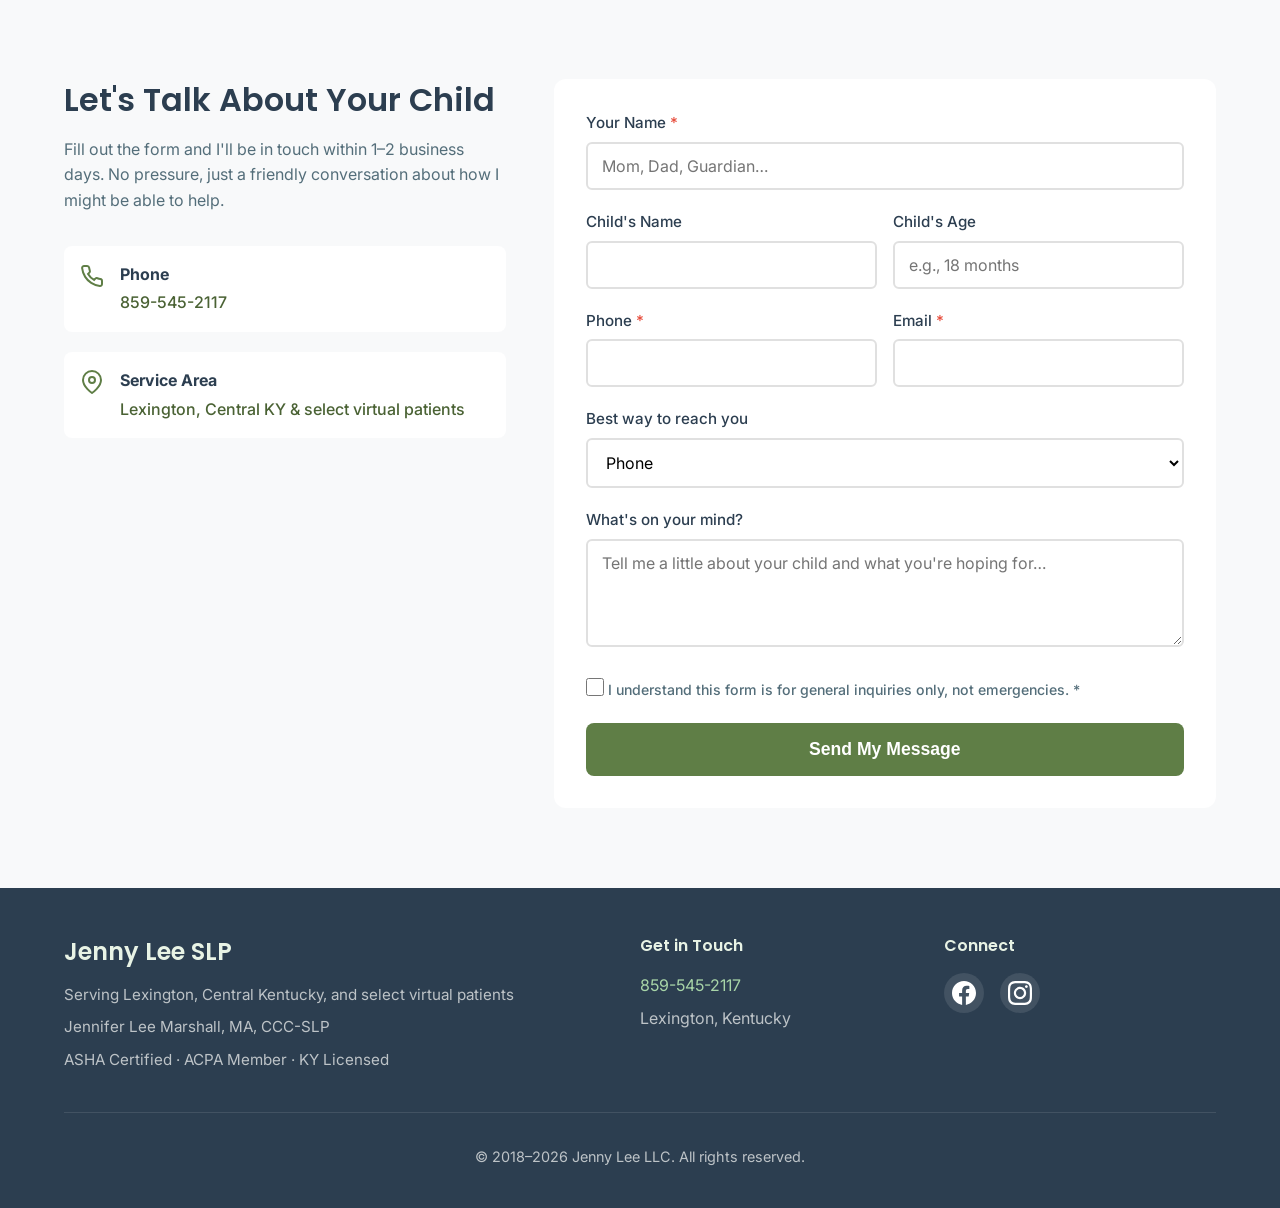
==== commit 4d856ee2: "Improve website SEO and update content accuracy Enhance SEO with meta tags, structured data, and key" ====
--- a/index.html
+++ b/index.html
@@ -6,14 +6,50 @@
 
     <!-- SEO Meta Tags -->
     <title>Speech Therapy Lexington KY | Jenny Lee SLP</title>
-    <meta name="description" content="Jennifer Lee Marshall, MA, CCC-SLP, is a pediatric speech-language pathologist serving Lexington and Central Kentucky. Specializing in cleft palate, feeding therapy, resonance disorders, and speech therapy for children.">
-    <meta name="keywords" content="speech therapy Lexington KY, pediatric speech therapy Lexington, pediatric speech-language pathologist, cleft palate speech therapist Kentucky, craniofacial speech therapist, feeding therapy for children, resonance disorders SLP">
+    <meta name="description" content="Jennifer Lee Marshall, MA, CCC-SLP, is a pediatric speech-language pathologist serving Lexington and Central Kentucky. Specializing in cleft palate, feeding therapy, resonance disorders, and speech therapy for children. Virtual teletherapy available for select patients.">
+    <meta name="keywords" content="speech therapy Lexington KY, pediatric speech therapy Lexington, pediatric speech-language pathologist, cleft palate speech therapist Kentucky, craniofacial speech therapist, feeding therapy for children, resonance disorders SLP, virtual speech therapy Kentucky, teletherapy speech therapy Lexington, online speech therapy Kentucky">
 
     <!-- Open Graph Tags for Social Media -->
     <meta property="og:title" content="Speech Therapy Lexington KY | Jenny Lee SLP">
-    <meta property="og:description" content="Expert pediatric speech and feeding therapy in Lexington, Kentucky. Specializing in cleft palate, craniofacial differences, and complex communication needs.">
+    <meta property="og:description" content="Expert pediatric speech and feeding therapy in Lexington, Kentucky. Specializing in cleft palate, craniofacial differences, and complex communication needs. Virtual teletherapy available.">
     <meta property="og:type" content="website">
+    <meta property="og:url" content="https://jennyleeslp.com">
     <meta property="og:image" content="/images/jenny-lee-slp-og-image.jpg">
+
+    <!-- Structured Data: LocalBusiness + MedicalBusiness -->
+    <script type="application/ld+json">
+    {
+      "@context": "https://schema.org",
+      "@type": ["MedicalBusiness", "LocalBusiness"],
+      "name": "Jenny Lee SLP",
+      "description": "Pediatric speech and feeding therapy in Lexington, Kentucky. Specializing in cleft palate, craniofacial differences, resonance disorders, AAC, and feeding therapy for children.",
+      "url": "https://jennyleeslp.com",
+      "telephone": "+18595452117",
+      "address": {
+        "@type": "PostalAddress",
+        "addressLocality": "Lexington",
+        "addressRegion": "KY",
+        "addressCountry": "US"
+      },
+      "geo": {
+        "@type": "GeoCoordinates",
+        "latitude": 38.0406,
+        "longitude": -84.5037
+      },
+      "medicalSpecialty": [
+        "Pediatric Speech Therapy",
+        "Feeding Therapy",
+        "Cleft Palate Speech Therapy",
+        "Resonance Disorders",
+        "Augmentative and Alternative Communication"
+      ],
+      "priceRange": "$$",
+      "areaServed": [
+        "Lexington, Kentucky",
+        "Central Kentucky"
+      ]
+    }
+    </script>
 
     <!-- Favicon -->
     <link rel="icon" type="image/png" href="/favicon.png">
@@ -71,7 +107,7 @@
             <div class="container">
                 <div class="hero-content">
                     <h1>Pediatric Speech & Feeding Therapy<br>in Lexington, Kentucky</h1>
-                    <p class="hero-subtitle">Helping little ones find their voice — one-on-one, from first words to school age.</p>
+                    <p class="hero-subtitle">Helping little ones find their voice, one-on-one, from first words to school age.</p>
                     <div class="hero-cta">
                         <a href="#contact" class="btn btn-primary">Request a Consultation</a>
                         <a href="tel:+18595452117" class="btn btn-secondary">Call 859-545-2117</a>
@@ -87,7 +123,7 @@
             <div class="container">
                 <div class="section-header">
                     <h2>Who I Work With</h2>
-                    <p>Serving families across Lexington and Central Kentucky</p>
+                    <p>Serving families in Lexington, Central Kentucky, and select virtual patients</p>
                 </div>
 
                 <div class="help-grid">
@@ -158,7 +194,7 @@
                     <div class="service-card">
                         <div class="service-icon">🔍</div>
                         <h3>Screenings &amp; Evaluations</h3>
-                        <p>Comprehensive assessments for speech, language, feeding, and resonance — including specialized evaluation for cleft palate and velopharyngeal differences. You'll leave with clear answers and a real plan.</p>
+                        <p>Comprehensive assessments for speech, language, feeding, and resonance, including specialized evaluation for cleft palate and velopharyngeal differences. You'll leave with clear answers and a real plan.</p>
                     </div>
 
                 </div>
@@ -172,11 +208,11 @@
             <div class="container">
                 <div class="about-grid">
                     <div class="about-image">
-                        <img src="images/headshot.jpg" alt="Jennifer Lee Marshall, MA, CCC-SLP — Pediatric Speech-Language Pathologist in Lexington, Kentucky">
+                        <img src="images/headshot.jpg" alt="Jennifer Lee Marshall, MA, CCC-SLP, Pediatric Speech-Language Pathologist in Lexington, Kentucky">
                     </div>
                     <div class="about-text">
                         <h2>Meet Jenny</h2>
-                        <p class="intro-text">Hi, I'm Jennifer Lee Marshall — I help little ones find their voice, and I genuinely love every minute of it.</p>
+                        <p class="intro-text">Hi, I'm Jennifer Lee Marshall. I help little ones find their voice, and I genuinely love every minute of it.</p>
 
                         <div class="credential-badges">
                             <div class="credential-badge">
@@ -193,7 +229,7 @@
                             </div>
                             <div class="credential-badge">
                                 <span class="badge-check">✓</span>
-                                <span>KY &amp; OH Licensed</span>
+                                <span>KY Licensed</span>
                             </div>
                         </div>
 
@@ -207,7 +243,7 @@
                                     </svg>
                                 </button>
                                 <div class="accordion-panel" hidden>
-                                    <p>Helping a child say "mama" for the first time, watching a toddler finally enjoy mealtime without a fight, seeing a kindergartner walk into class with real confidence — these are the moments I show up for every single day. Speech therapy isn't just my career; it's genuinely my calling.</p>
+                                    <p>Helping a child say "mama" for the first time, watching a toddler finally enjoy mealtime without a fight, seeing a kindergartner walk into class with real confidence. These are the moments I show up for every single day. Speech therapy isn't just my career; it's genuinely my calling.</p>
                                     <p>I opened Jenny Lee SLP because I wanted to give families something rare: hospital-level expertise with the warmth and personal attention that only a private practice can offer. You'll always know what we're working on, why it matters, and how your child is growing.</p>
                                 </div>
                             </div>
@@ -220,8 +256,8 @@
                                     </svg>
                                 </button>
                                 <div class="accordion-panel" hidden>
-                                    <p>Before opening my private practice in Central Kentucky, I spent six years at Cincinnati Children's Hospital working alongside surgeons and specialists in cleft palate, craniofacial differences, feeding, and AAC. That experience gave me a depth of expertise you'd typically only find at a major children's hospital — now available right here at home, with the personal attention your family deserves.</p>
-                                    <p>I hold my MA in Communication Sciences and Disorders and am licensed in both Kentucky and Ohio. I'm an active member of the American Cleft Palate-Craniofacial Association (ACPA) and maintain my ASHA Certificate of Clinical Competence (CCC-SLP).</p>
+                                    <p>Before opening my private practice in Central Kentucky, I spent six years at Cincinnati Children's Hospital working alongside surgeons and specialists in cleft palate, craniofacial differences, feeding, and AAC. That expertise is now available right here at home, with the personal attention your family deserves.</p>
+                                    <p>I hold my MA in Communication Sciences and Disorders and am licensed in Kentucky. I'm an active member of the American Cleft Palate-Craniofacial Association (ACPA) and maintain my ASHA Certificate of Clinical Competence (CCC-SLP).</p>
                                 </div>
                             </div>
 
@@ -233,8 +269,11 @@
                                     </svg>
                                 </button>
                                 <div class="accordion-panel" hidden>
-                                    <p>Jenny has contributed to the field through national continuing education presentations on velopharyngeal dysfunction and cleft palate speech management. She has presented at ACPA annual meetings and contributed to clinical education webinars through ASHA on resonance disorders and pediatric feeding.</p>
-                                    <p>She remains actively engaged with the latest research to ensure every family benefits from current, evidence-based practice.</p>
+                                    <p><strong>Publication</strong><br>
+                                    Kummer, A., Marshall, J., &amp; Wilson, M. (2015). Non-cleft causes of velopharyngeal dysfunction: Implications for treatment. <em>International Journal of Pediatric Otorhinolaryngology.</em> <a href="http://dx.doi.org/10.1016/j.ijporl.2014.12.036" target="_blank" rel="noopener noreferrer">doi:10.1016/j.ijporl.2014.12.036</a></p>
+                                    <p><strong>Presentations</strong><br>
+                                    Marshall, J. (with M. Wilson). Velocardiofacial/22Q Syndrome for the SLP. <em>speechpathology.com</em> webinar, September 2016.<br>
+                                    Marshall, J. (with K. Rizzo). Communication Concerns and Feeding Difficulty for 1p36 Deletion. <em>speechpathology.com</em> webinar, September 2016.</p>
                                 </div>
                             </div>
 
@@ -252,7 +291,7 @@
                 <div class="contact-wrapper">
                     <div class="contact-intro">
                         <h2>Let's Talk About Your Child</h2>
-                        <p>Fill out the form and I'll be in touch within 1–2 business days. No pressure — just a friendly conversation about how I might be able to help.</p>
+                        <p>Fill out the form and I'll be in touch within 1–2 business days. No pressure, just a friendly conversation about how I might be able to help.</p>
 
                         <div class="contact-info">
                             <div class="contact-detail">
@@ -271,7 +310,7 @@
                                 </svg>
                                 <div>
                                     <strong>Service Area</strong>
-                                    <span>Lexington &amp; Central Kentucky</span>
+                                    <span>Lexington, Central KY &amp; select virtual patients</span>
                                 </div>
                             </div>
                         </div>
@@ -336,7 +375,7 @@
                                 </svg>
                                 <div>
                                     <strong>You're all set!</strong>
-                                    <p>Your email client should open — just hit send to complete your message. Or call me directly at <a href="tel:+18595452117">859-545-2117</a>.</p>
+                                    <p>Your email client should open; just hit send to complete your message. Or call me directly at <a href="tel:+18595452117">859-545-2117</a>.</p>
                                 </div>
                             </div>
 
@@ -366,9 +405,9 @@
                 <div class="footer-main">
                     <div class="footer-brand">
                         <h3>Jenny Lee SLP</h3>
-                        <p>Proudly serving Lexington and Central Kentucky</p>
+                        <p>Serving Lexington, Central Kentucky, and select virtual patients</p>
                         <p class="footer-credential">Jennifer Lee Marshall, MA, CCC-SLP</p>
-                        <p class="footer-credential">ASHA Certified · ACPA Member · KY &amp; OH Licensed</p>
+                        <p class="footer-credential">ASHA Certified · ACPA Member · KY Licensed</p>
                     </div>
                     <div class="footer-contact">
                         <h4>Get in Touch</h4>
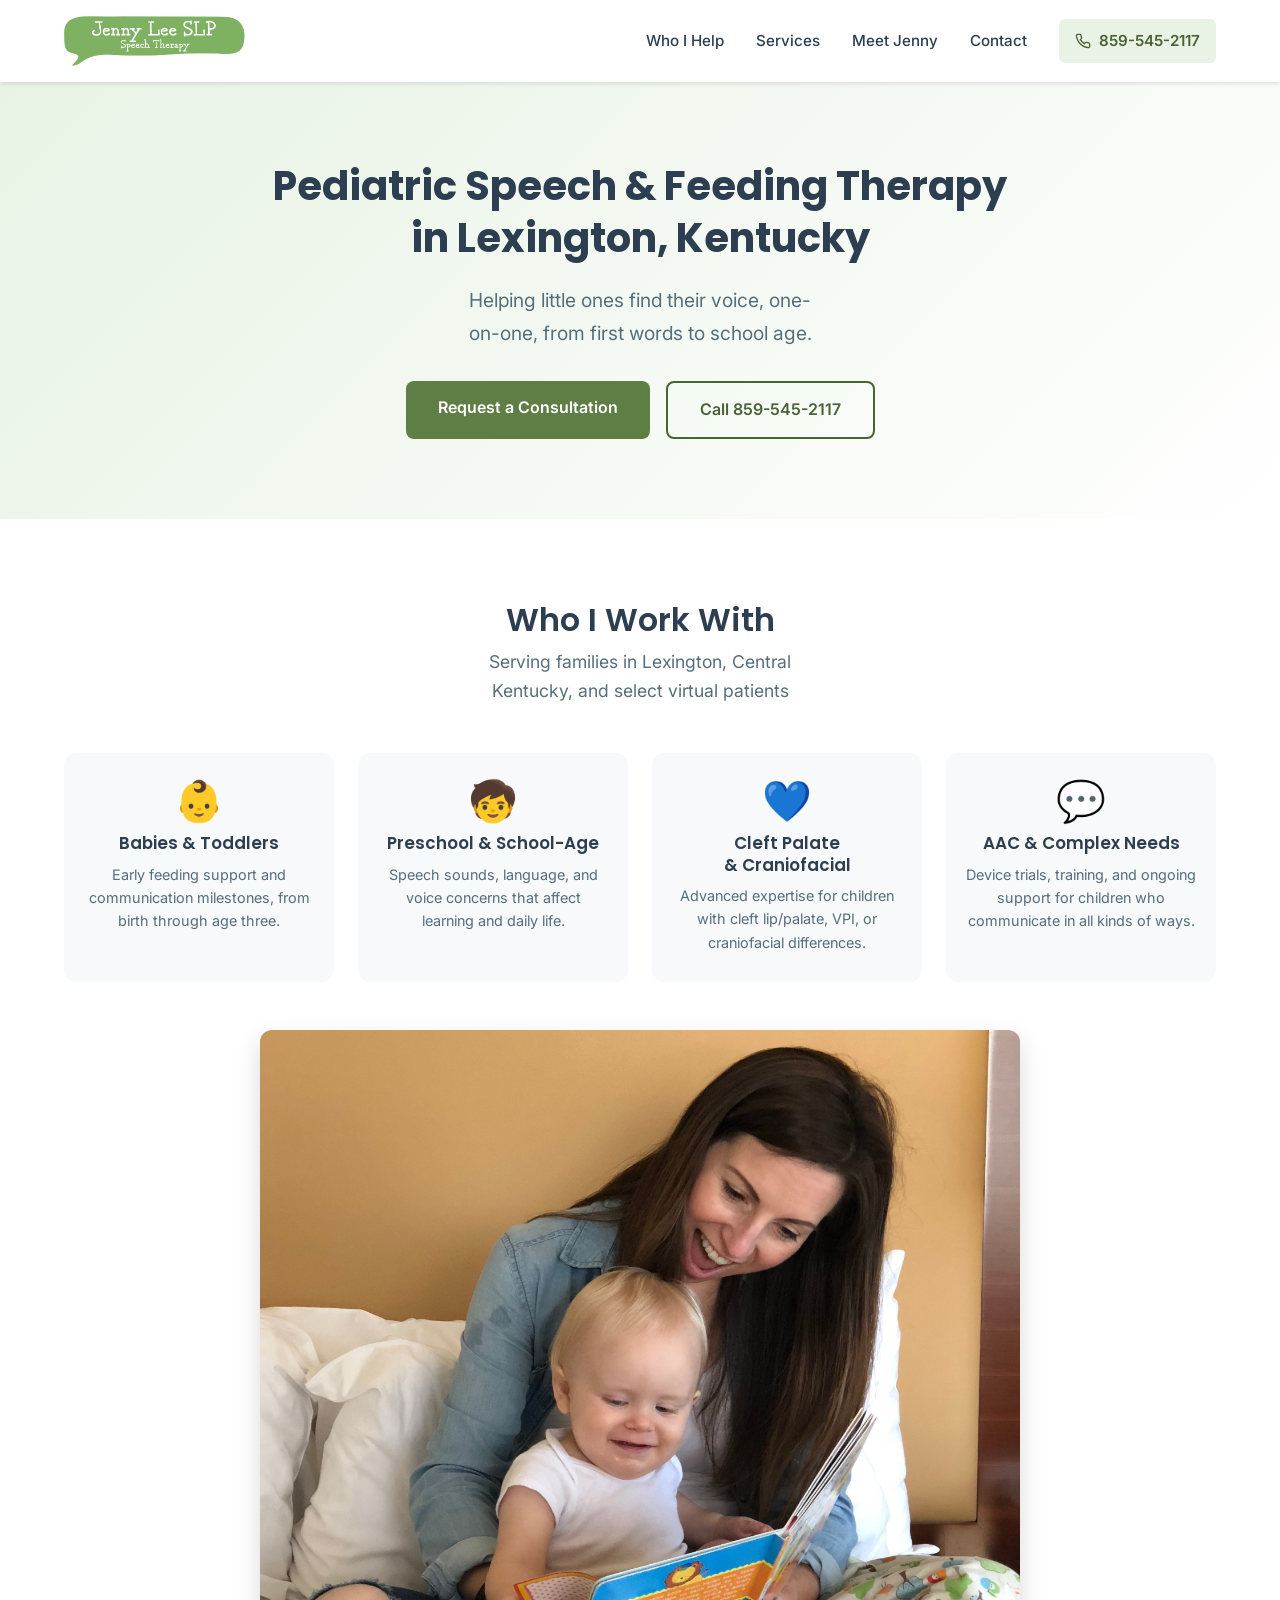
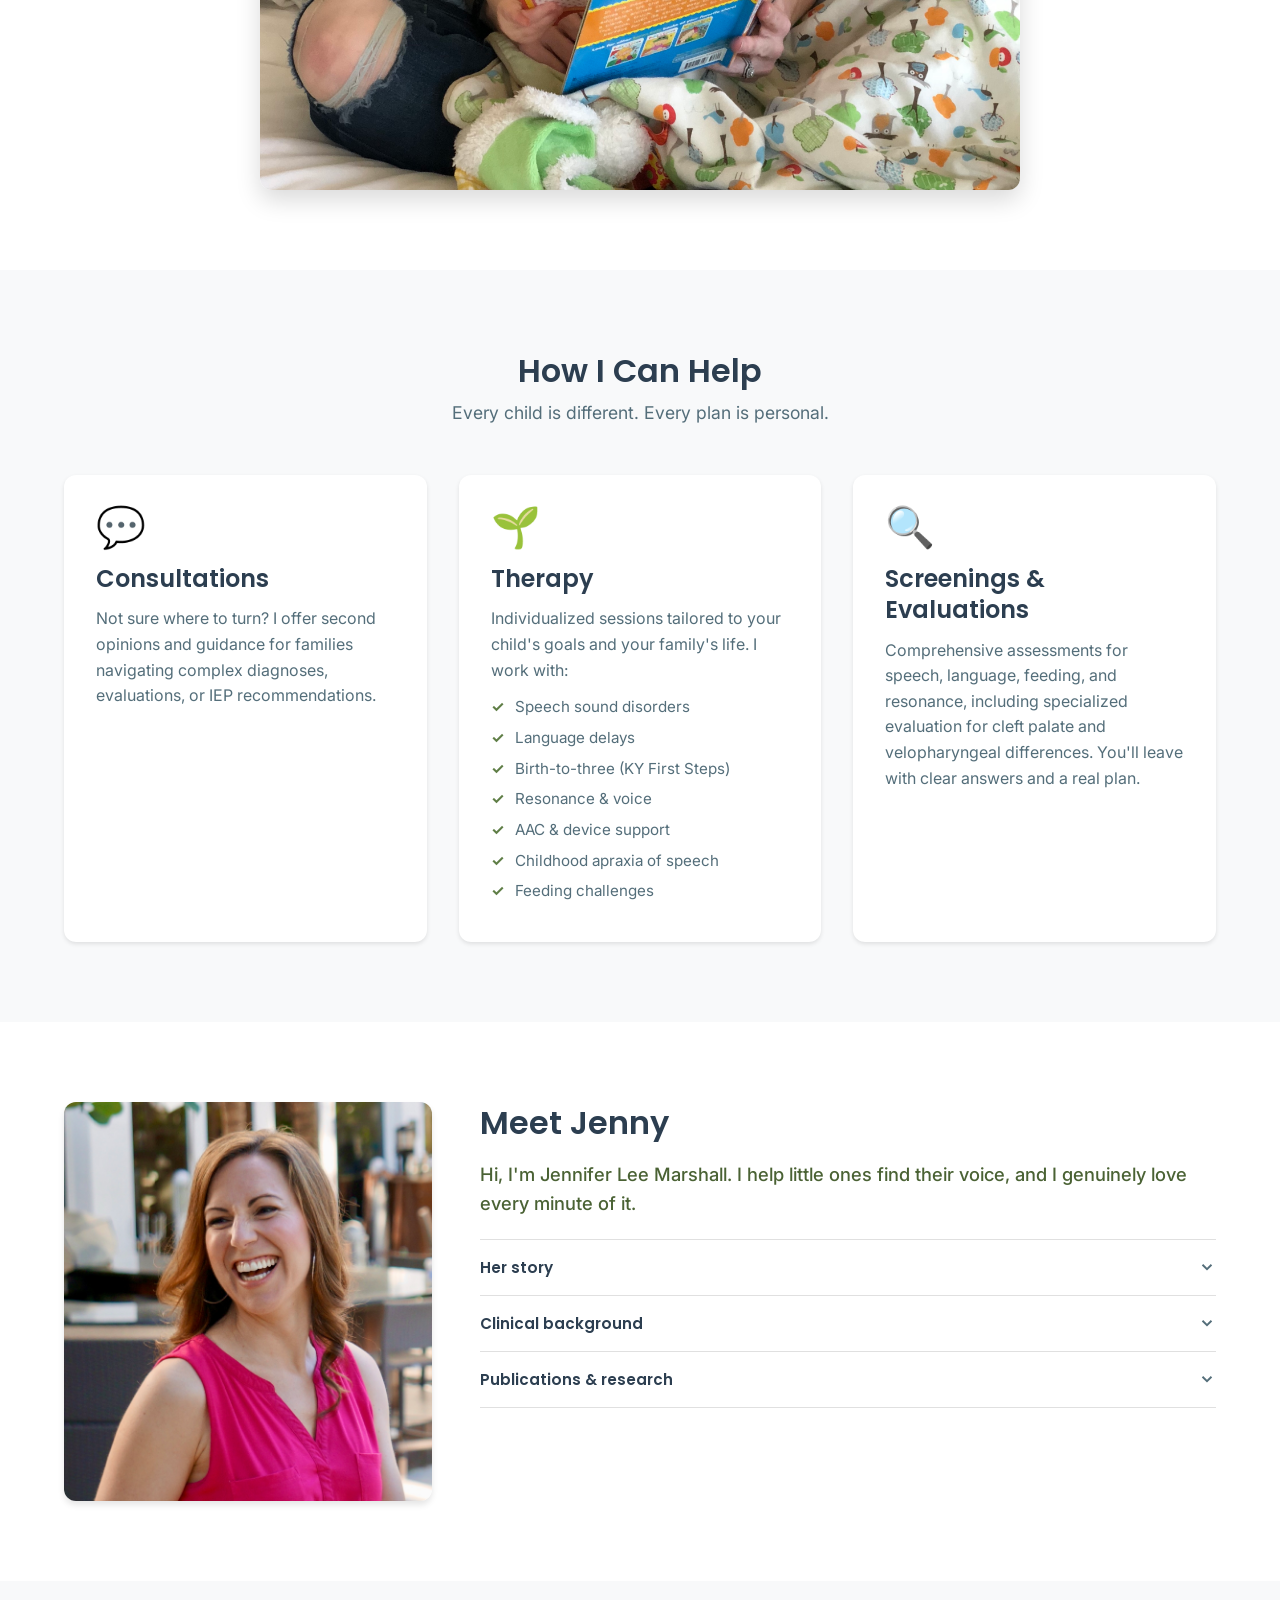
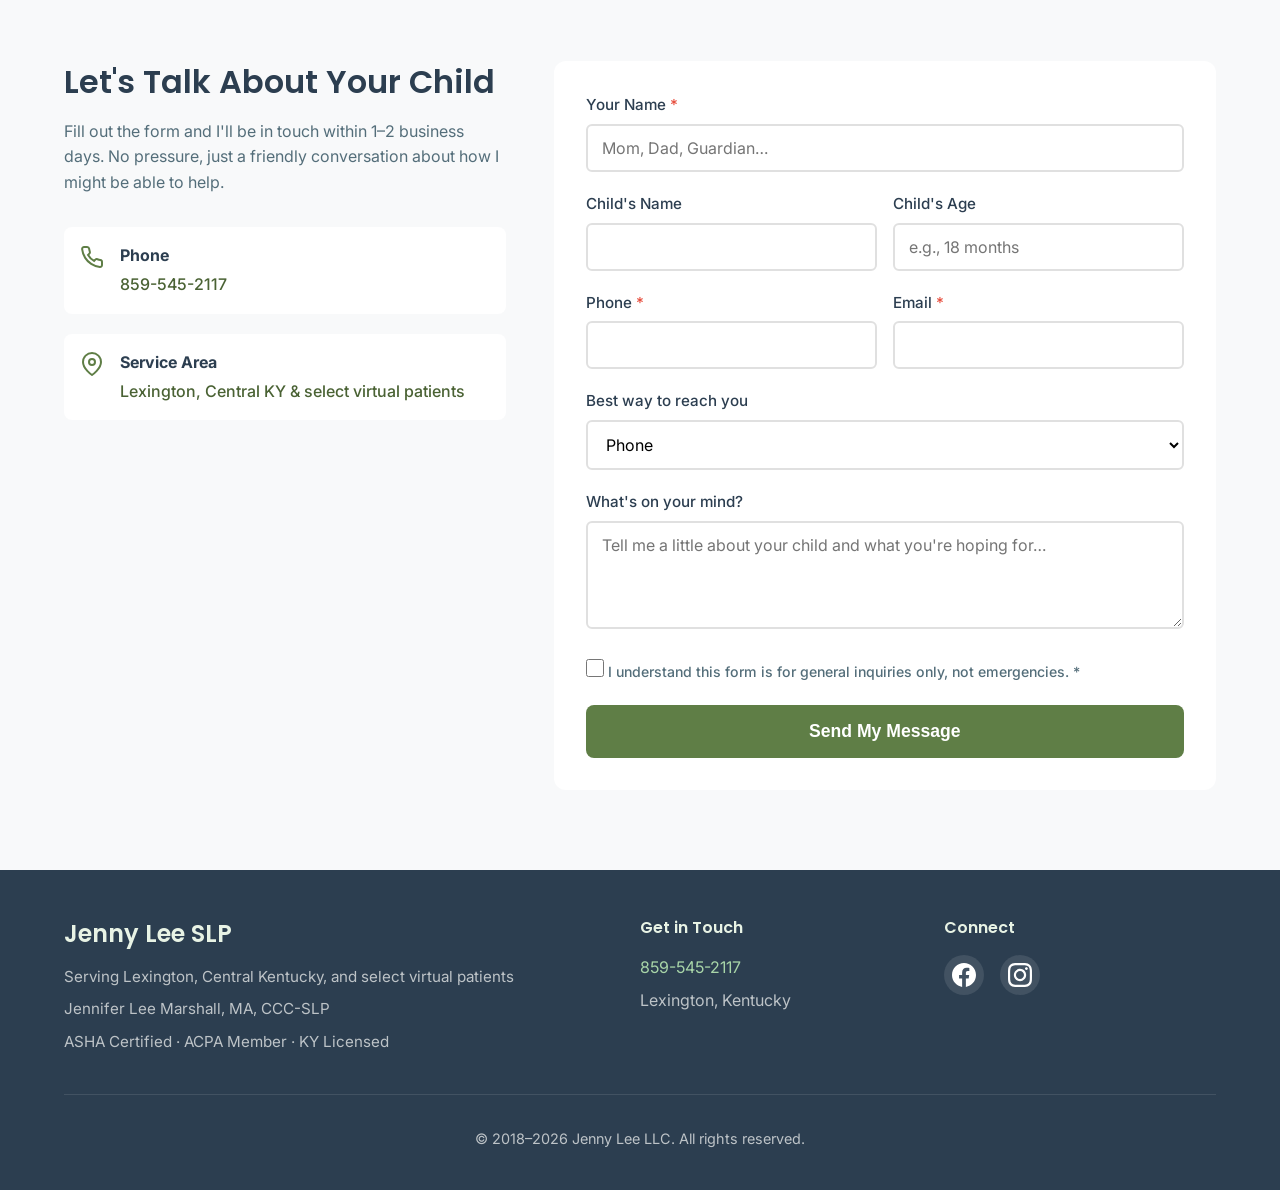
==== commit 6ab40e8a: "fix: Remove credential badges from Meet Jenny section Removed all 4 green credential badges (ASHA CC" ====
--- a/index.html
+++ b/index.html
@@ -214,24 +214,6 @@
                         <h2>Meet Jenny</h2>
                         <p class="intro-text">Hi, I'm Jennifer Lee Marshall. I help little ones find their voice, and I genuinely love every minute of it.</p>
 
-                        <div class="credential-badges">
-                            <div class="credential-badge">
-                                <span class="badge-check">✓</span>
-                                <span>ASHA&nbsp;CCC-SLP Certified</span>
-                            </div>
-                            <div class="credential-badge">
-                                <span class="badge-check">✓</span>
-                                <span>Cincinnati Children's Hospital Alumna</span>
-                            </div>
-                            <div class="credential-badge">
-                                <span class="badge-check">✓</span>
-                                <span>ACPA Member</span>
-                            </div>
-                            <div class="credential-badge">
-                                <span class="badge-check">✓</span>
-                                <span>KY Licensed</span>
-                            </div>
-                        </div>
 
                         <div class="accordion" role="list">
 
--- a/styles.css
+++ b/styles.css
@@ -249,6 +249,7 @@
     border-radius: 6px;
     color: var(--primary-dark);
     font-weight: 600;
+    min-height: 44px;
 }
 
 .nav-phone .phone-link:hover {
@@ -455,8 +456,8 @@
 
 /* Credential badges row */
 .credential-badges {
-    display: flex;
-    flex-wrap: wrap;
+    display: grid;
+    grid-template-columns: repeat(2, 1fr);
     gap: 0.75rem;
     margin-bottom: 1.75rem;
 }
@@ -471,7 +472,8 @@
     font-size: 0.9rem;
     font-weight: 500;
     color: var(--primary-dark);
-    white-space: nowrap;
+    white-space: normal;
+    min-height: 44px;
 }
 
 .badge-check {
@@ -893,6 +895,15 @@
 
     .nav-phone .phone-link {
         justify-content: center;
+        min-height: 44px;
+    }
+
+    .nav-menu a {
+        min-height: 44px;
+        display: flex;
+        align-items: center;
+        justify-content: center;
+        padding: 0.5rem 1rem;
     }
 
     .hero {
@@ -926,6 +937,7 @@
     .credential-badge {
         font-size: 0.82rem;
         padding: 0.35rem 0.75rem;
+        min-height: 44px;
     }
 }
 
@@ -950,3 +962,35 @@
         gap: 1rem;
     }
 }
+
+/* ===================================
+   Mobile Phone Link Enhancements
+   =================================== */
+@media (max-width: 768px) {
+    .contact-detail a[href^="tel"],
+    .form-message a[href^="tel"] {
+        display: inline-flex;
+        align-items: center;
+        gap: 0.35rem;
+        font-weight: 700;
+        color: var(--primary-color);
+        text-decoration: underline;
+        text-underline-offset: 2px;
+        min-height: 44px;
+        padding: 0.25rem 0;
+    }
+
+    .footer-contact a[href^="tel"] {
+        display: inline-flex;
+        align-items: center;
+        font-weight: 700;
+        font-size: 1.05rem;
+        min-height: 44px;
+        padding: 0.25rem 0;
+        letter-spacing: 0.01em;
+    }
+
+    .btn {
+        min-height: 44px;
+    }
+}
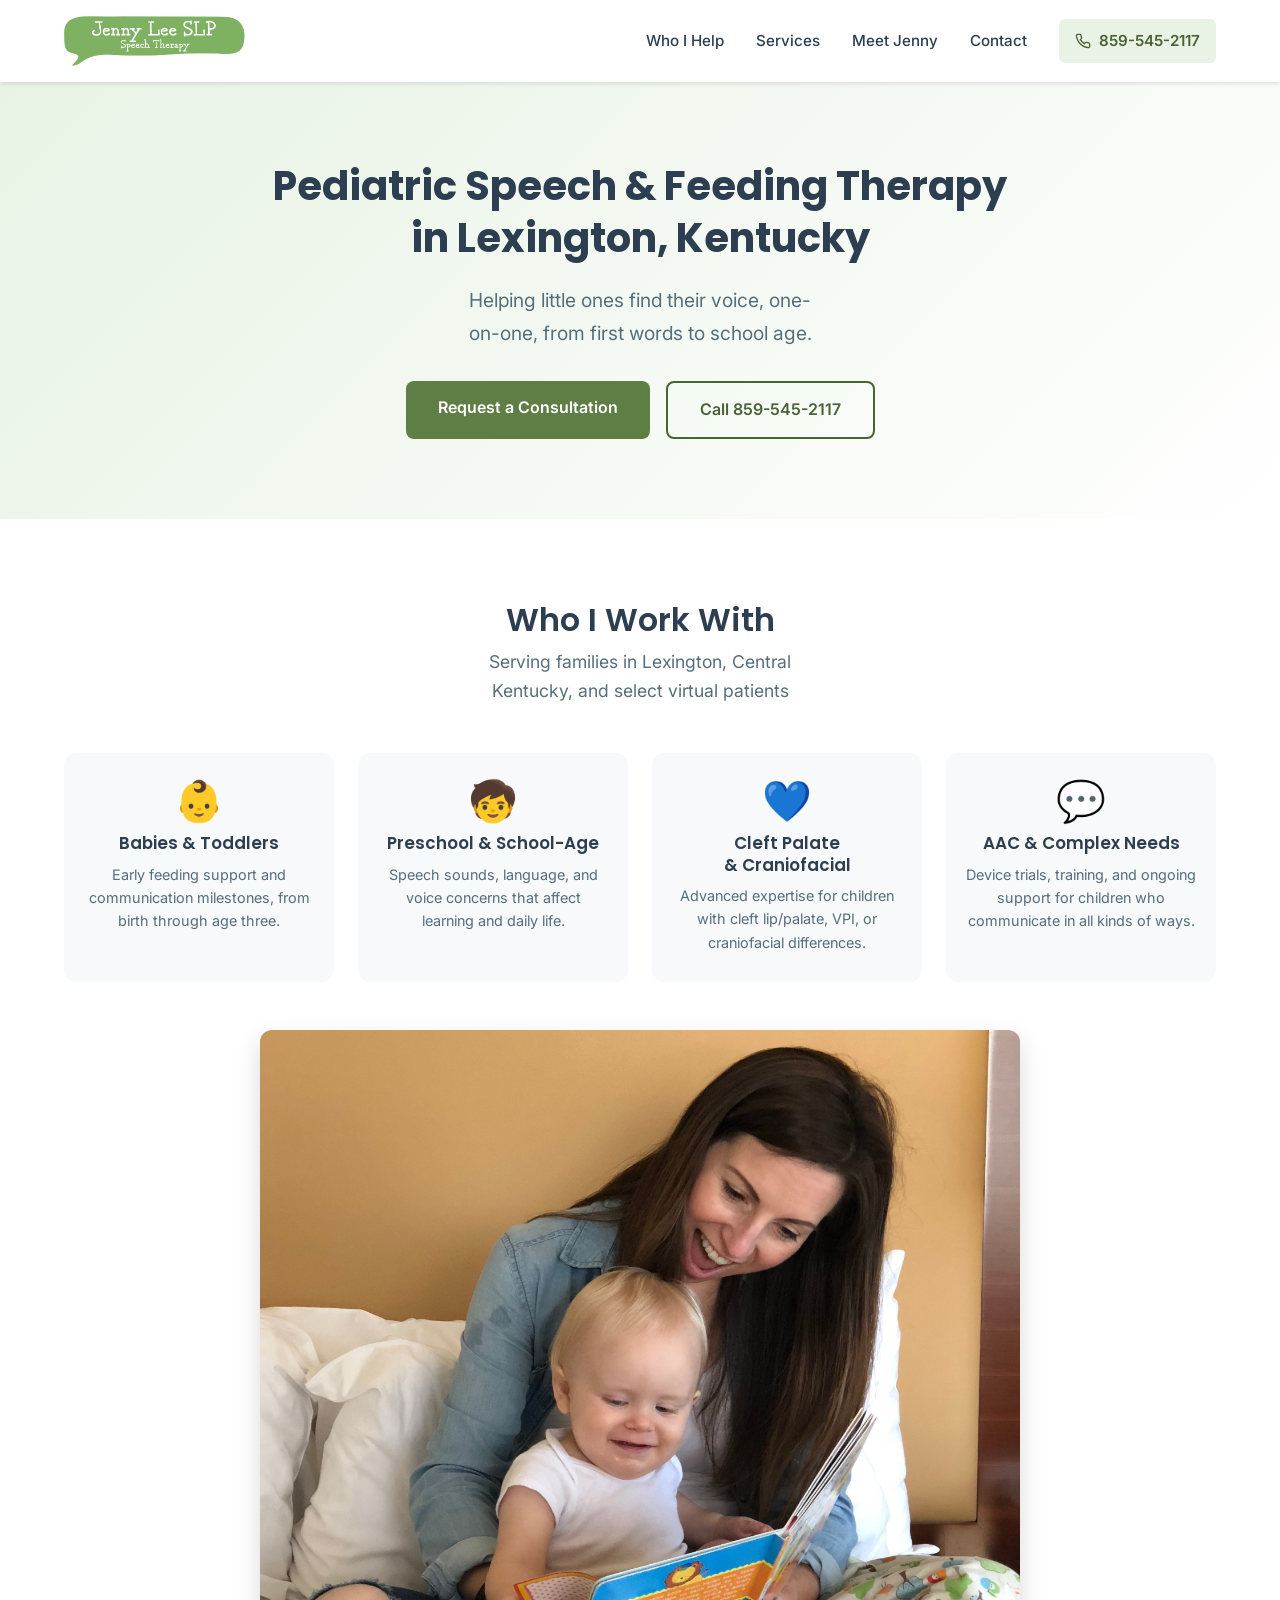
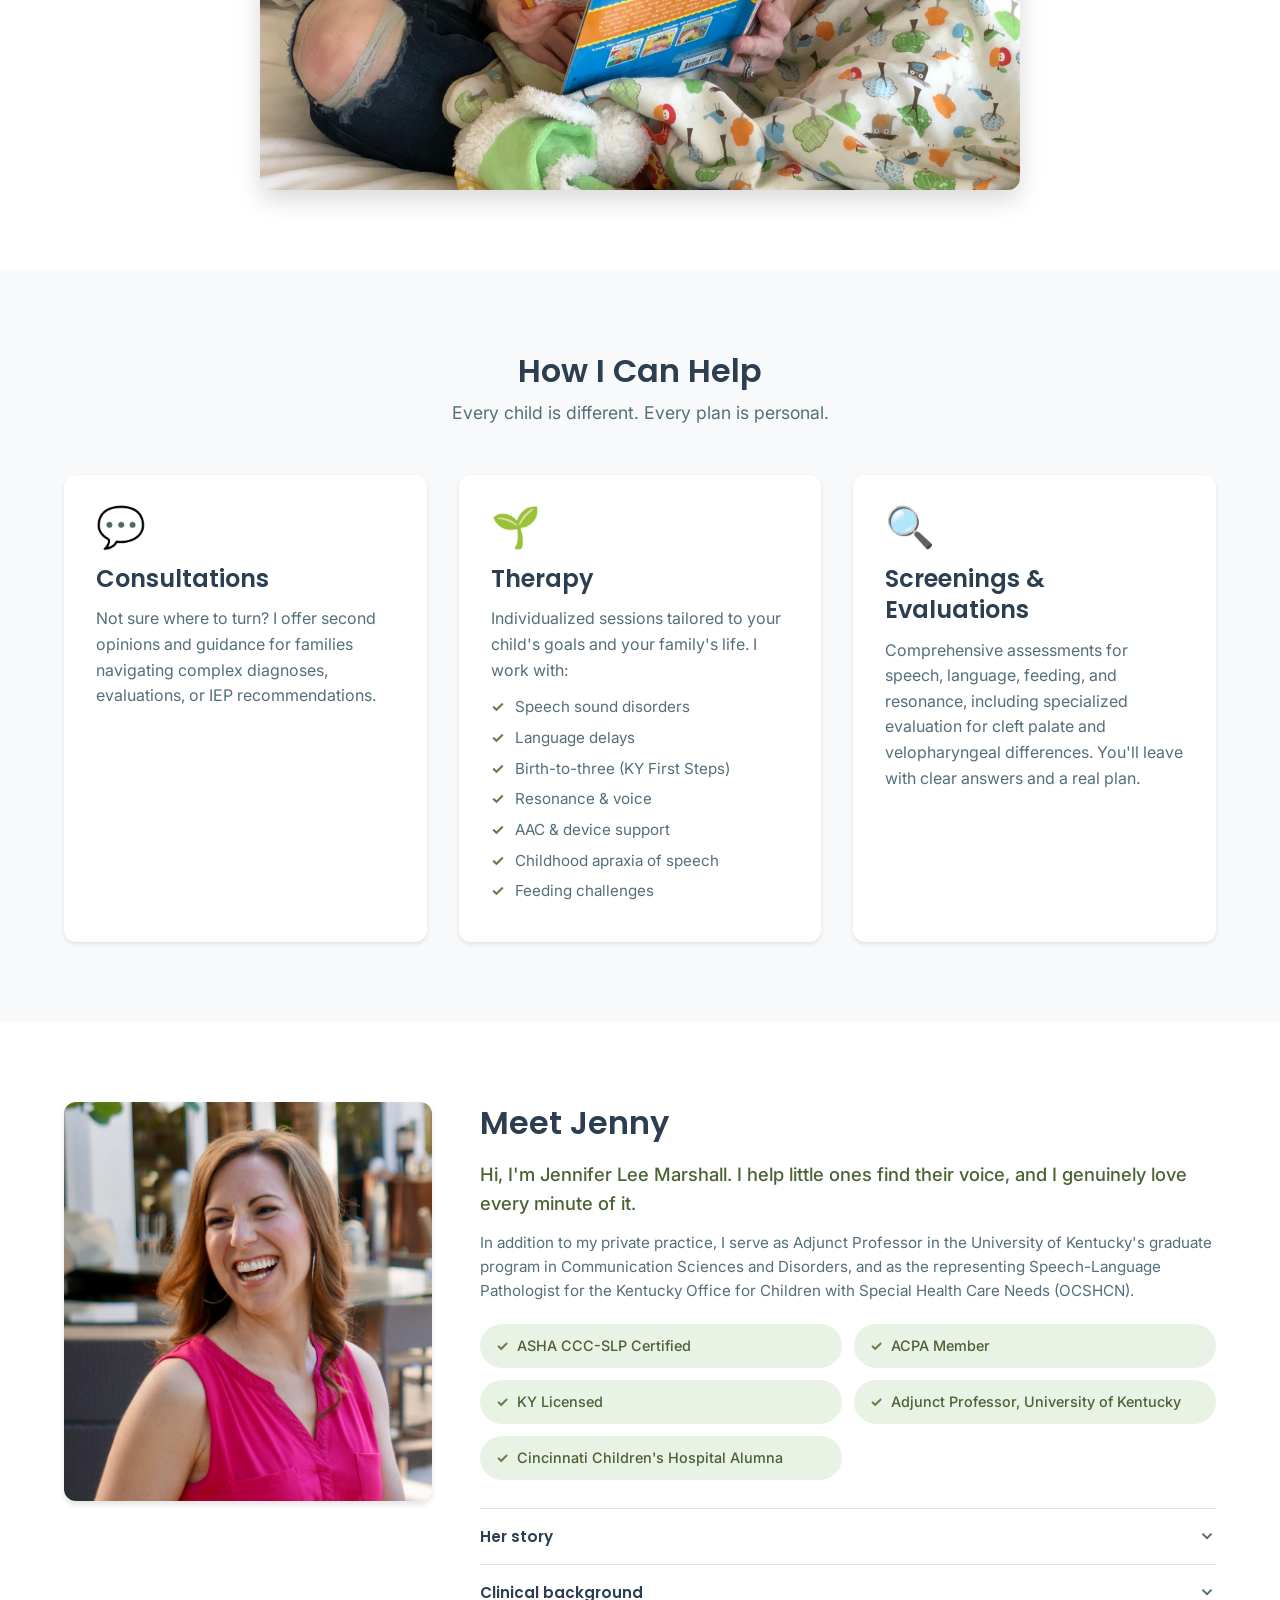
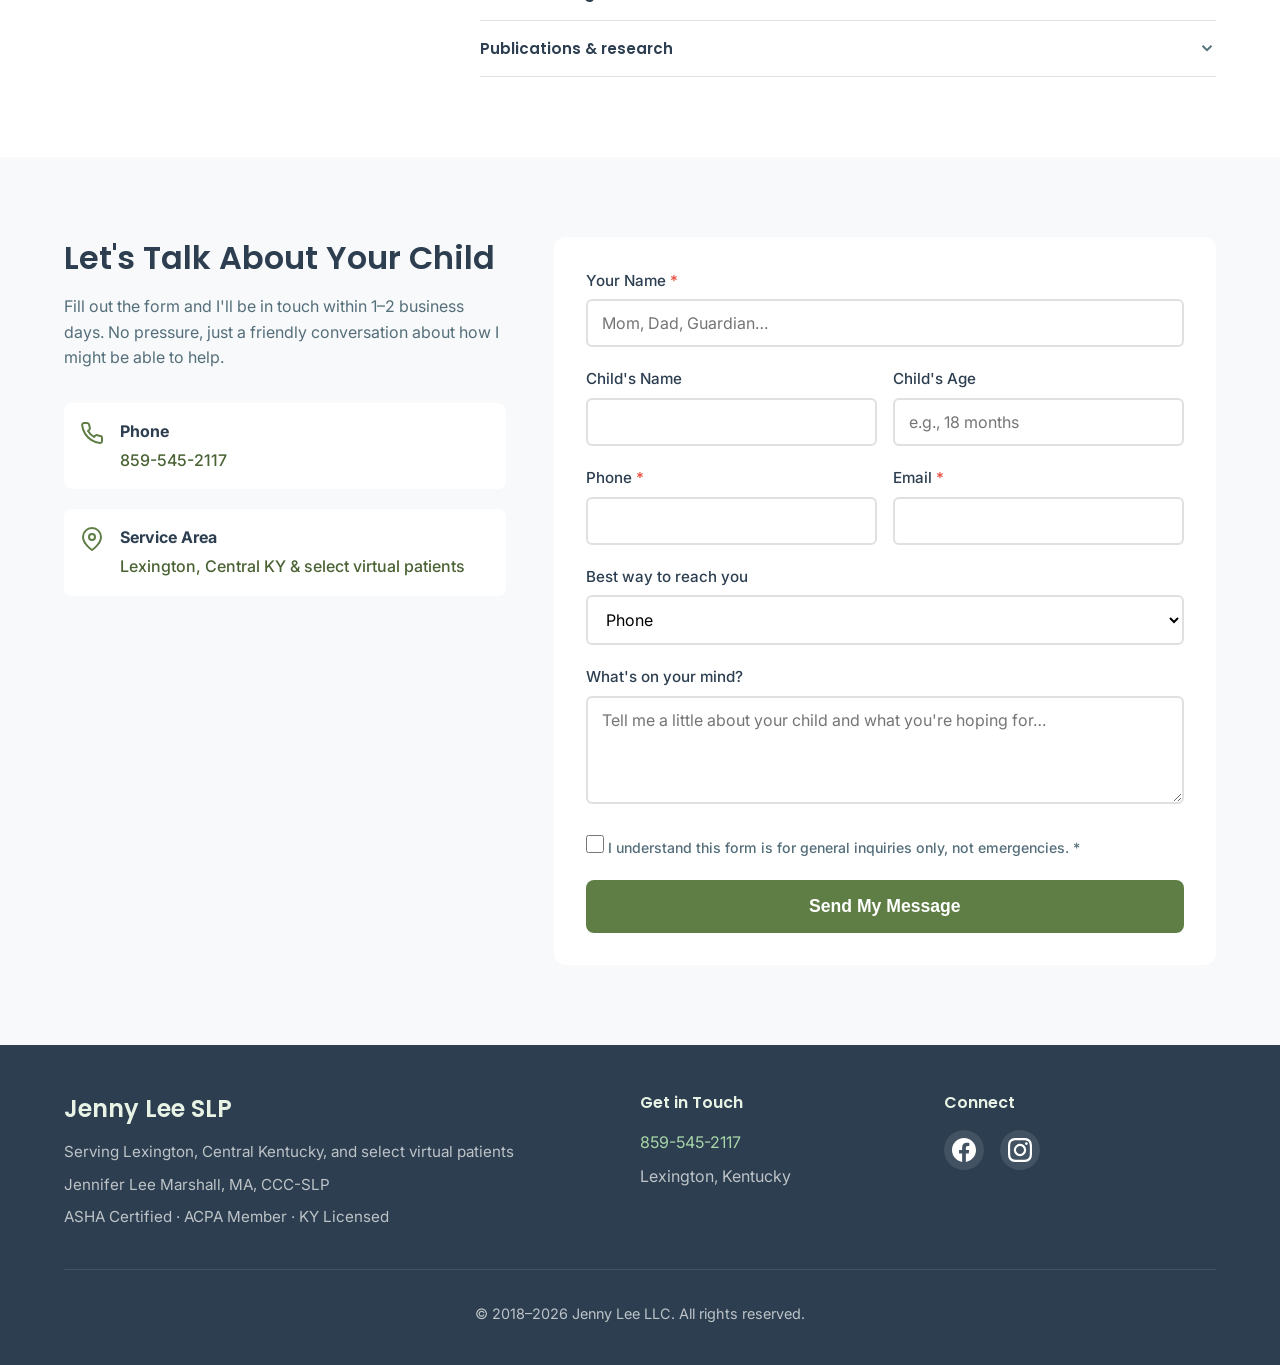
==== commit 0cd9aa04: "Add professional credentials and affiliations to the website's biography section Update index.html t" ====
--- a/index.html
+++ b/index.html
@@ -213,7 +213,30 @@
                     <div class="about-text">
                         <h2>Meet Jenny</h2>
                         <p class="intro-text">Hi, I'm Jennifer Lee Marshall. I help little ones find their voice, and I genuinely love every minute of it.</p>
-
+                        <p class="intro-sub">In addition to my private practice, I serve as Adjunct Professor in the University of Kentucky's graduate program in Communication Sciences and Disorders, and as the representing Speech-Language Pathologist for the Kentucky Office for Children with Special Health Care Needs (OCSHCN).</p>
+
+                        <div class="credential-badges">
+                            <div class="credential-badge">
+                                <span class="badge-check">✓</span>
+                                <span>ASHA&nbsp;CCC-SLP Certified</span>
+                            </div>
+                            <div class="credential-badge">
+                                <span class="badge-check">✓</span>
+                                <span>ACPA Member</span>
+                            </div>
+                            <div class="credential-badge">
+                                <span class="badge-check">✓</span>
+                                <span>KY Licensed</span>
+                            </div>
+                            <div class="credential-badge">
+                                <span class="badge-check">✓</span>
+                                <span>Adjunct Professor, University of Kentucky</span>
+                            </div>
+                            <div class="credential-badge">
+                                <span class="badge-check">✓</span>
+                                <span>Cincinnati Children's Hospital Alumna</span>
+                            </div>
+                        </div>
 
                         <div class="accordion" role="list">
 
@@ -238,8 +261,10 @@
                                     </svg>
                                 </button>
                                 <div class="accordion-panel" hidden>
-                                    <p>Before opening my private practice in Central Kentucky, I spent six years at Cincinnati Children's Hospital working alongside surgeons and specialists in cleft palate, craniofacial differences, feeding, and AAC. That expertise is now available right here at home, with the personal attention your family deserves.</p>
-                                    <p>I hold my MA in Communication Sciences and Disorders and am licensed in Kentucky. I'm an active member of the American Cleft Palate-Craniofacial Association (ACPA) and maintain my ASHA Certificate of Clinical Competence (CCC-SLP).</p>
+                                    <p>Before opening my private practice in Central Kentucky, I spent more than six years at Cincinnati Children's Hospital, one of the nation's top-ranked children's hospitals, working alongside surgeons and specialists in cleft palate, craniofacial differences, feeding, and AAC. As an active member of the interdisciplinary Craniofacial Anomalies Team (CFAT) and VPI clinic, I assessed speech and resonance in close collaboration with plastic surgeons to determine each child's plan of care.</p>
+                                    <p>Since 2018, I have collaborated with the University of Kentucky's outpatient speech pathology services and Plastic Surgery department to provide specialized craniofacial and resonance services locally. I currently serve as the representing Speech-Language Pathologist for the Kentucky Office for Children with Special Health Care Needs (OCSHCN).</p>
+                                    <p>My path into this field started with a BS in Biopsychology from UC Santa Barbara, followed by a post-baccalaureate certificate in Communication Sciences and Disorders from Sacramento State. I earned my MA in Communication Sciences and Disorders from Michigan State University before going on to specialize at Cincinnati Children's.</p>
+                                    <p>I am licensed in Kentucky, an active member of the American Cleft Palate-Craniofacial Association (ACPA), and maintain my ASHA Certificate of Clinical Competence (CCC-SLP).</p>
                                 </div>
                             </div>
 
@@ -251,6 +276,7 @@
                                     </svg>
                                 </button>
                                 <div class="accordion-panel" hidden>
+                                    <p>Jenny remains actively engaged with the latest research to ensure every family benefits from evidence-based care. She has contributed to the field through peer-reviewed publication, state and national conference presentations (OSHLA, MSHA, CSHA), speechpathology.com continuing education webinars, and guest lectures at the University of Kentucky College of Dentistry and College of Communication Sciences and Disorders.</p>
                                     <p><strong>Publication</strong><br>
                                     Kummer, A., Marshall, J., &amp; Wilson, M. (2015). Non-cleft causes of velopharyngeal dysfunction: Implications for treatment. <em>International Journal of Pediatric Otorhinolaryngology.</em> <a href="http://dx.doi.org/10.1016/j.ijporl.2014.12.036" target="_blank" rel="noopener noreferrer">doi:10.1016/j.ijporl.2014.12.036</a></p>
                                     <p><strong>Presentations</strong><br>
--- a/styles.css
+++ b/styles.css
@@ -450,6 +450,13 @@
     font-size: 1.15rem;
     color: var(--primary-dark);
     font-weight: 500;
+    margin-bottom: 0.75rem;
+    text-wrap: pretty;
+}
+
+.intro-sub {
+    font-size: 0.95rem;
+    color: var(--text-medium);
     margin-bottom: 1.25rem;
     text-wrap: pretty;
 }
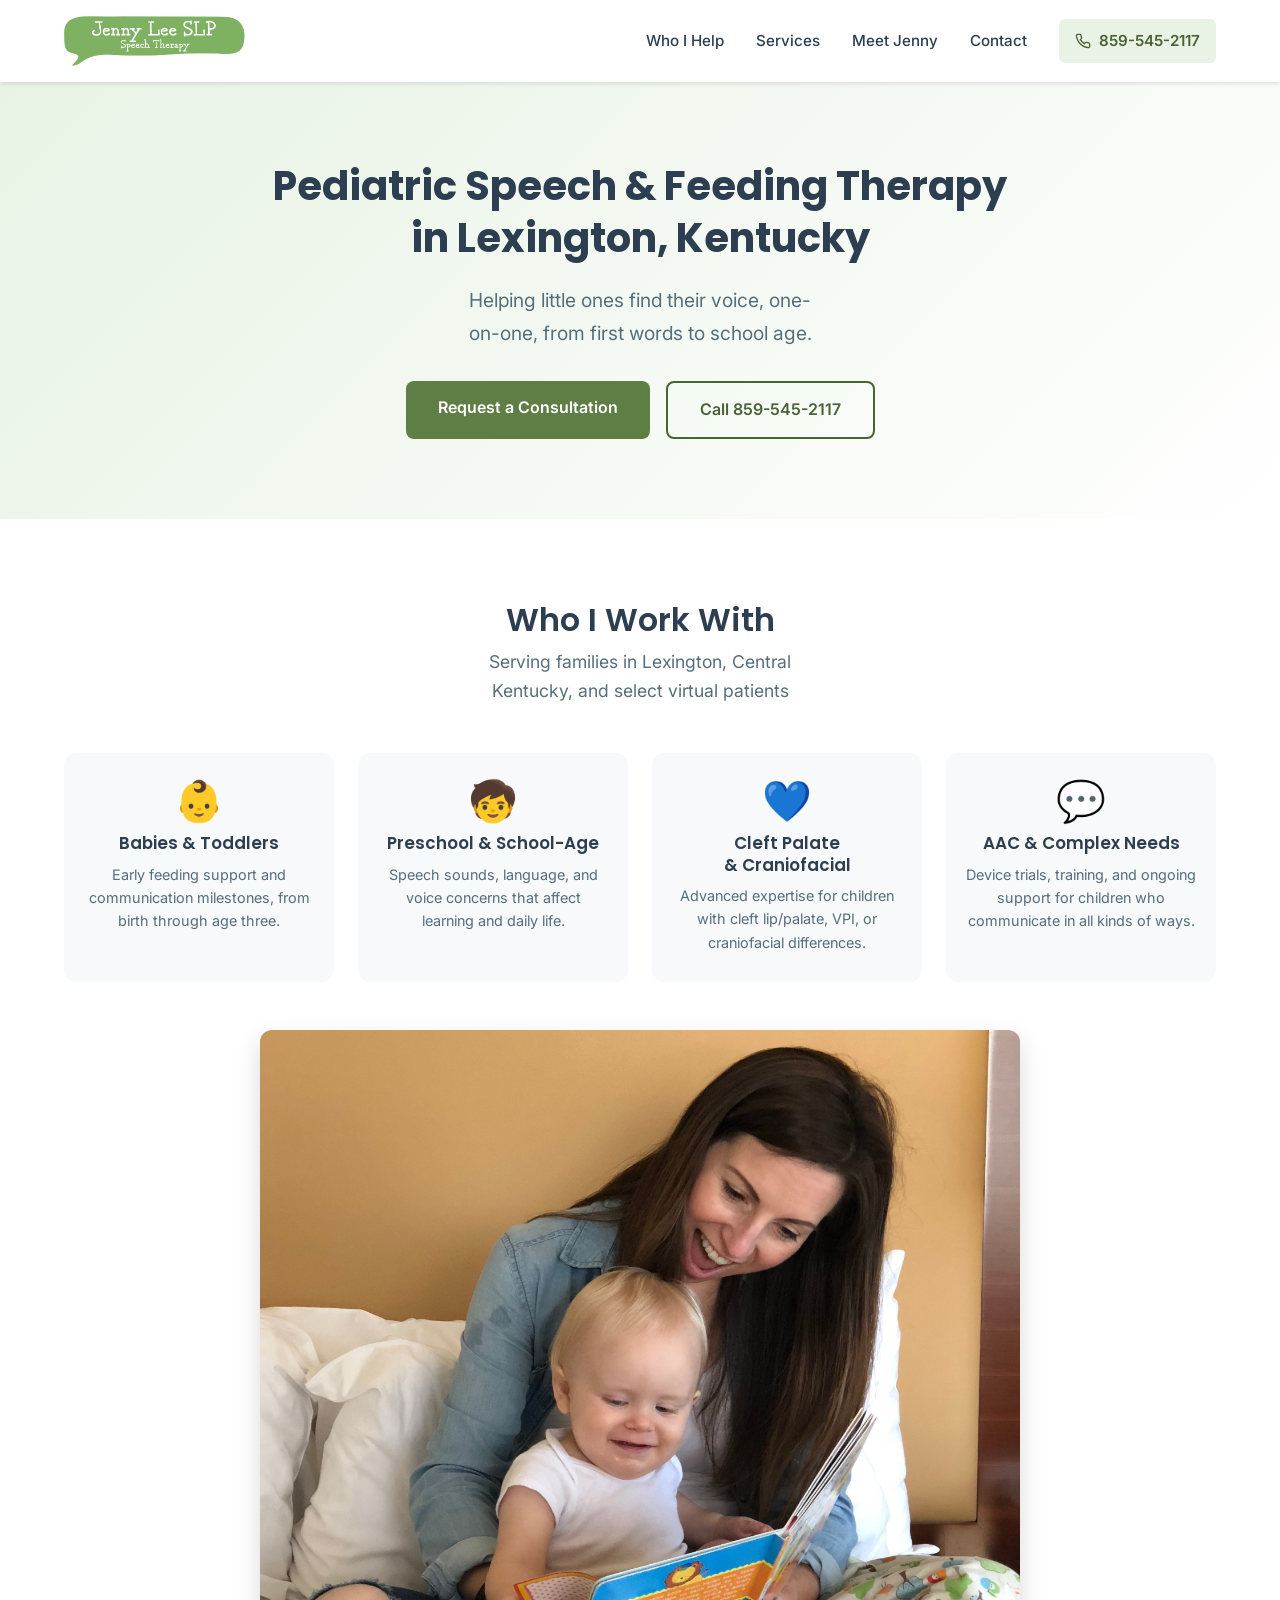
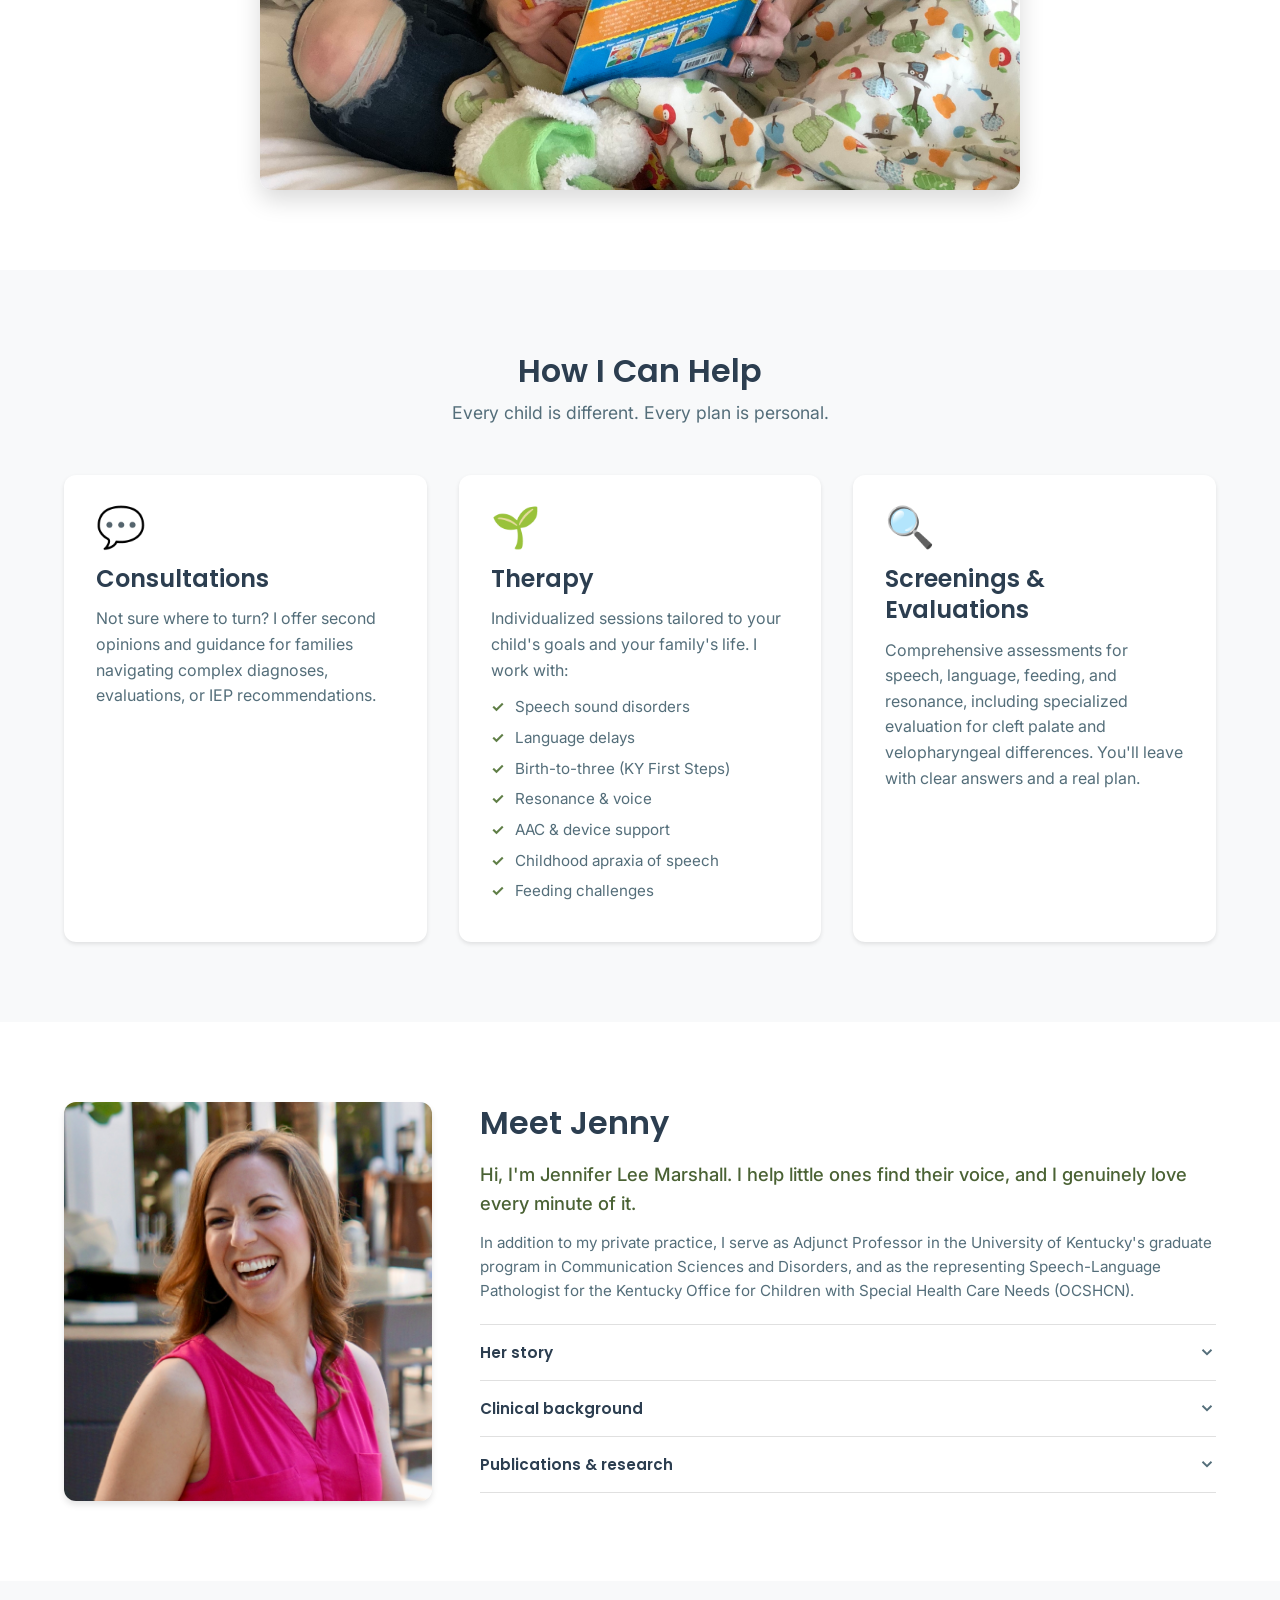
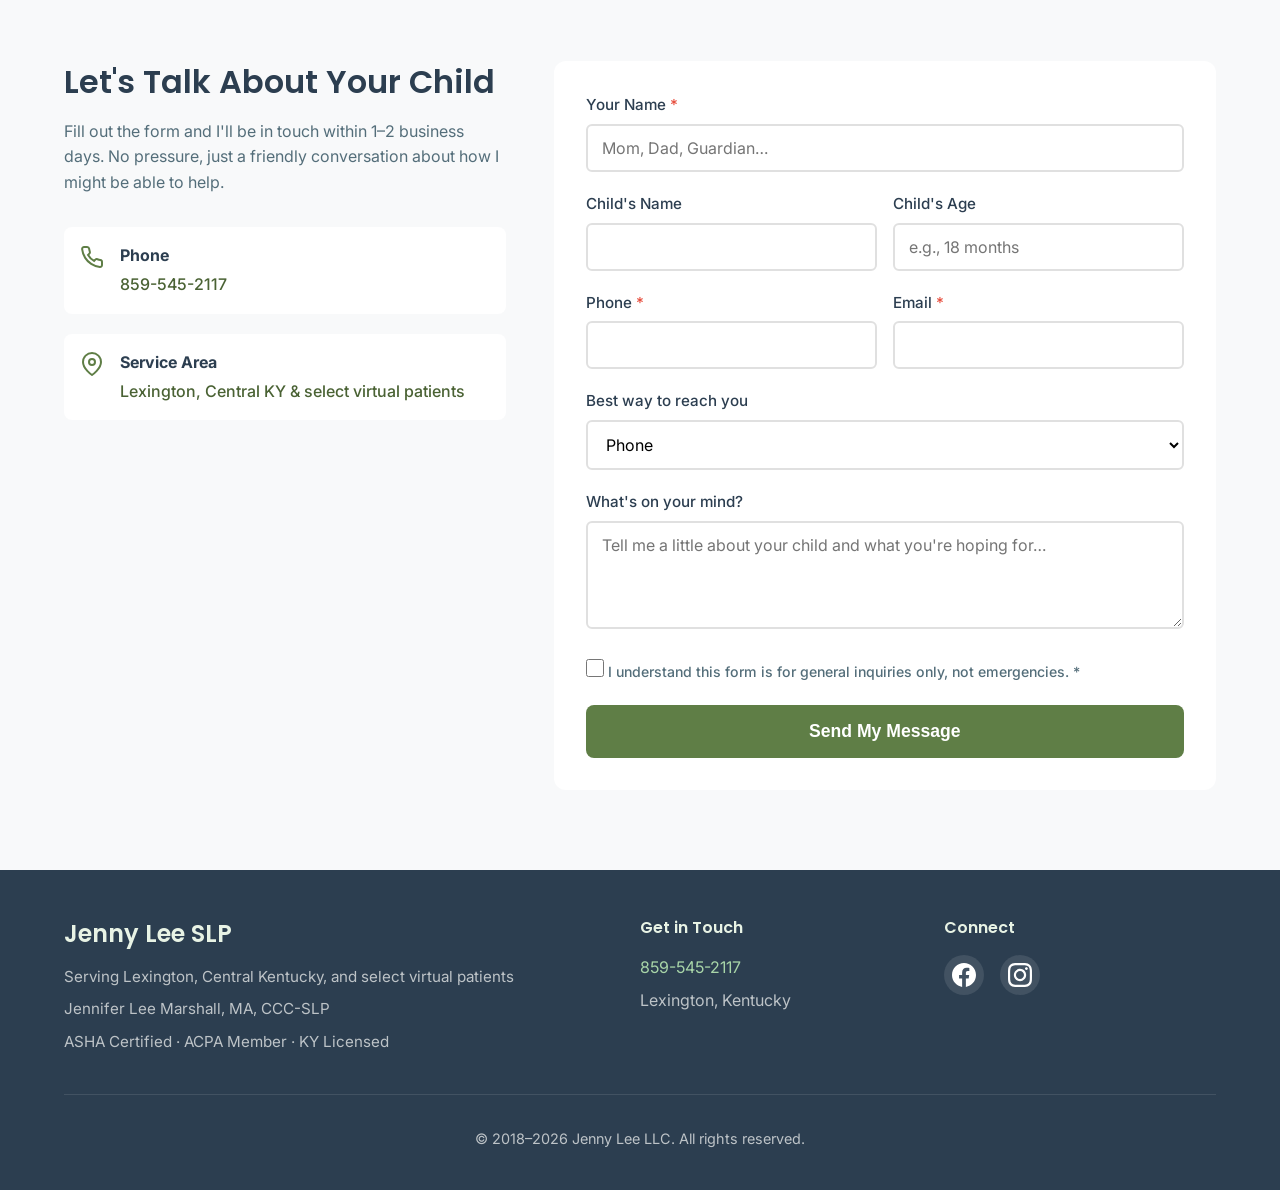
==== commit e27cf795: "fix: UK collaboration wording and remove credential badges from Meet Jenny Task #2 — Fix UK collabor" ====
--- a/index.html
+++ b/index.html
@@ -215,29 +215,6 @@
                         <p class="intro-text">Hi, I'm Jennifer Lee Marshall. I help little ones find their voice, and I genuinely love every minute of it.</p>
                         <p class="intro-sub">In addition to my private practice, I serve as Adjunct Professor in the University of Kentucky's graduate program in Communication Sciences and Disorders, and as the representing Speech-Language Pathologist for the Kentucky Office for Children with Special Health Care Needs (OCSHCN).</p>
 
-                        <div class="credential-badges">
-                            <div class="credential-badge">
-                                <span class="badge-check">✓</span>
-                                <span>ASHA&nbsp;CCC-SLP Certified</span>
-                            </div>
-                            <div class="credential-badge">
-                                <span class="badge-check">✓</span>
-                                <span>ACPA Member</span>
-                            </div>
-                            <div class="credential-badge">
-                                <span class="badge-check">✓</span>
-                                <span>KY Licensed</span>
-                            </div>
-                            <div class="credential-badge">
-                                <span class="badge-check">✓</span>
-                                <span>Adjunct Professor, University of Kentucky</span>
-                            </div>
-                            <div class="credential-badge">
-                                <span class="badge-check">✓</span>
-                                <span>Cincinnati Children's Hospital Alumna</span>
-                            </div>
-                        </div>
-
                         <div class="accordion" role="list">
 
                             <div class="accordion-item" role="listitem">
@@ -262,7 +239,7 @@
                                 </button>
                                 <div class="accordion-panel" hidden>
                                     <p>Before opening my private practice in Central Kentucky, I spent more than six years at Cincinnati Children's Hospital, one of the nation's top-ranked children's hospitals, working alongside surgeons and specialists in cleft palate, craniofacial differences, feeding, and AAC. As an active member of the interdisciplinary Craniofacial Anomalies Team (CFAT) and VPI clinic, I assessed speech and resonance in close collaboration with plastic surgeons to determine each child's plan of care.</p>
-                                    <p>Since 2018, I have collaborated with the University of Kentucky's outpatient speech pathology services and Plastic Surgery department to provide specialized craniofacial and resonance services locally. I currently serve as the representing Speech-Language Pathologist for the Kentucky Office for Children with Special Health Care Needs (OCSHCN).</p>
+                                    <p>Jenny also sees patients through the University of Kentucky's Plastic Surgery department and outpatient speech pathology services, where she has provided specialized craniofacial and resonance care since 2018. She currently serves as the representing Speech-Language Pathologist for the Kentucky Office for Children with Special Health Care Needs (OCSHCN).</p>
                                     <p>My path into this field started with a BS in Biopsychology from UC Santa Barbara, followed by a post-baccalaureate certificate in Communication Sciences and Disorders from Sacramento State. I earned my MA in Communication Sciences and Disorders from Michigan State University before going on to specialize at Cincinnati Children's.</p>
                                     <p>I am licensed in Kentucky, an active member of the American Cleft Palate-Craniofacial Association (ACPA), and maintain my ASHA Certificate of Clinical Competence (CCC-SLP).</p>
                                 </div>
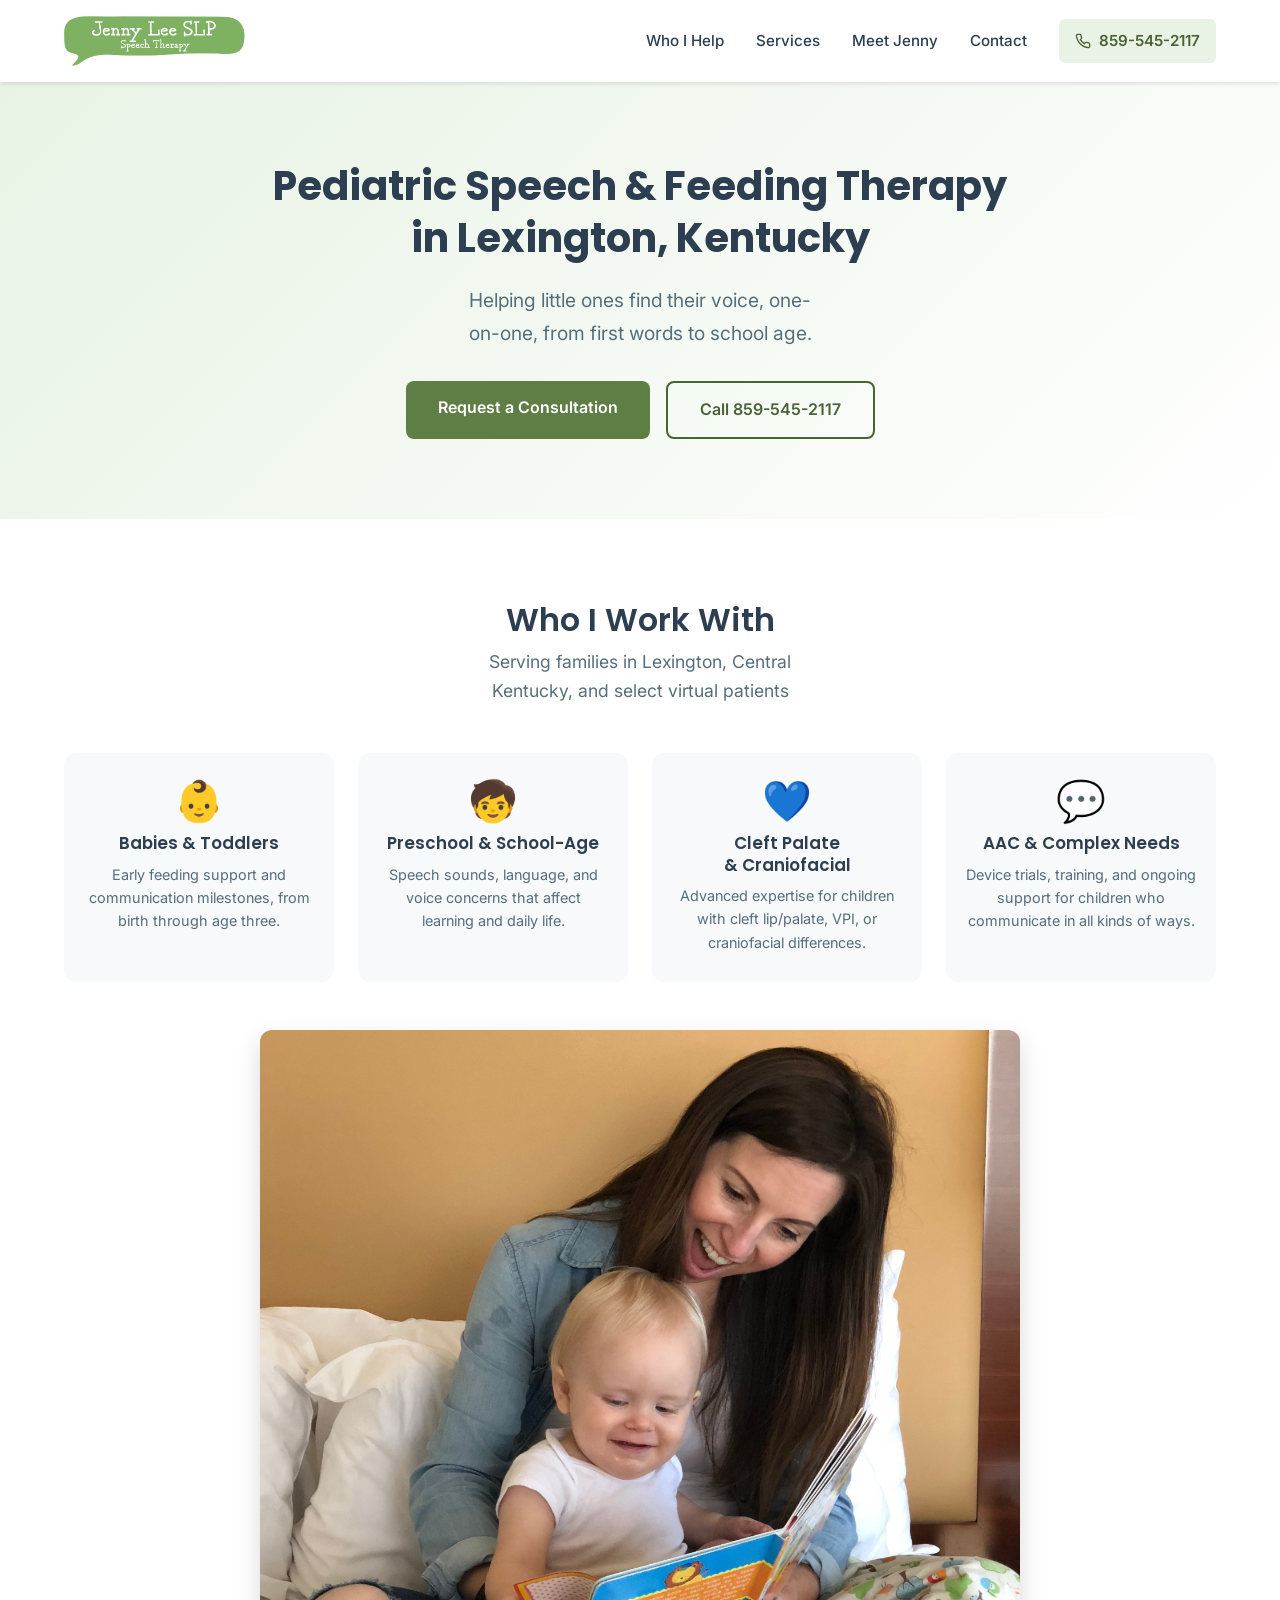
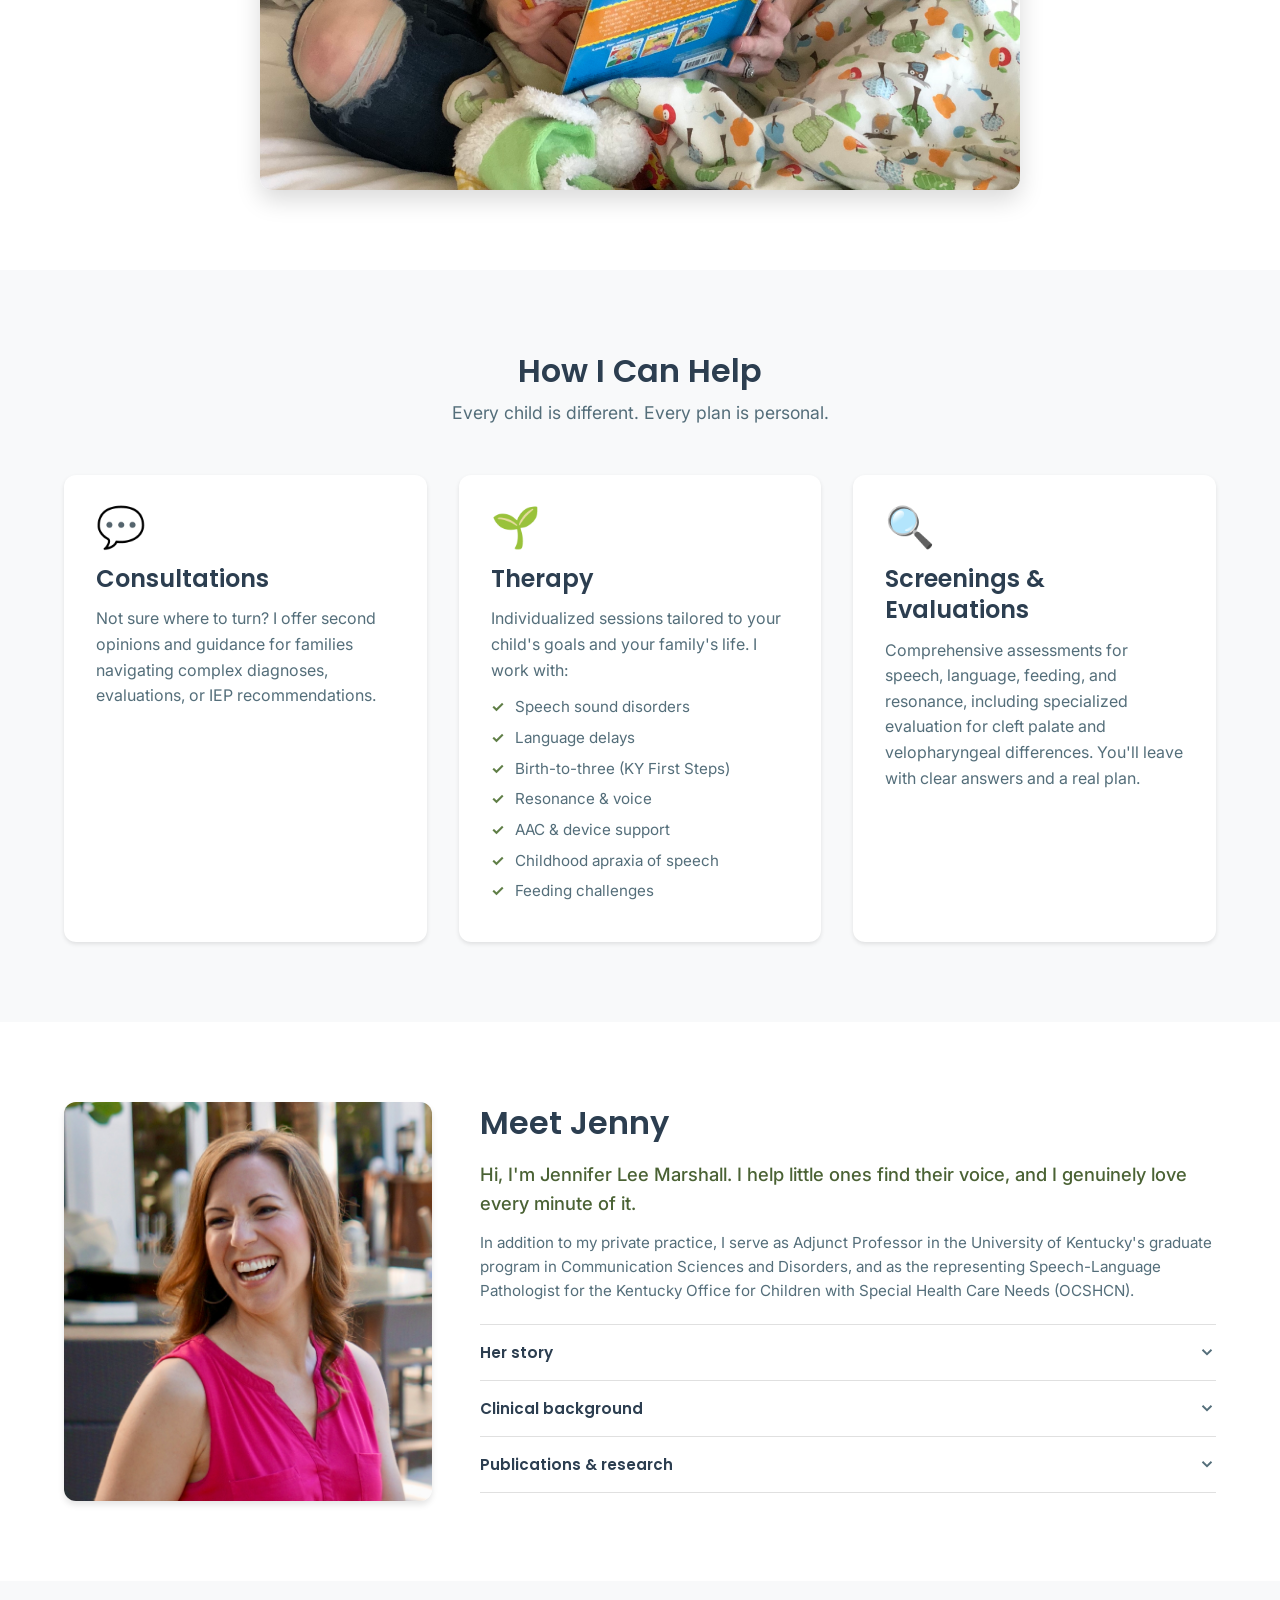
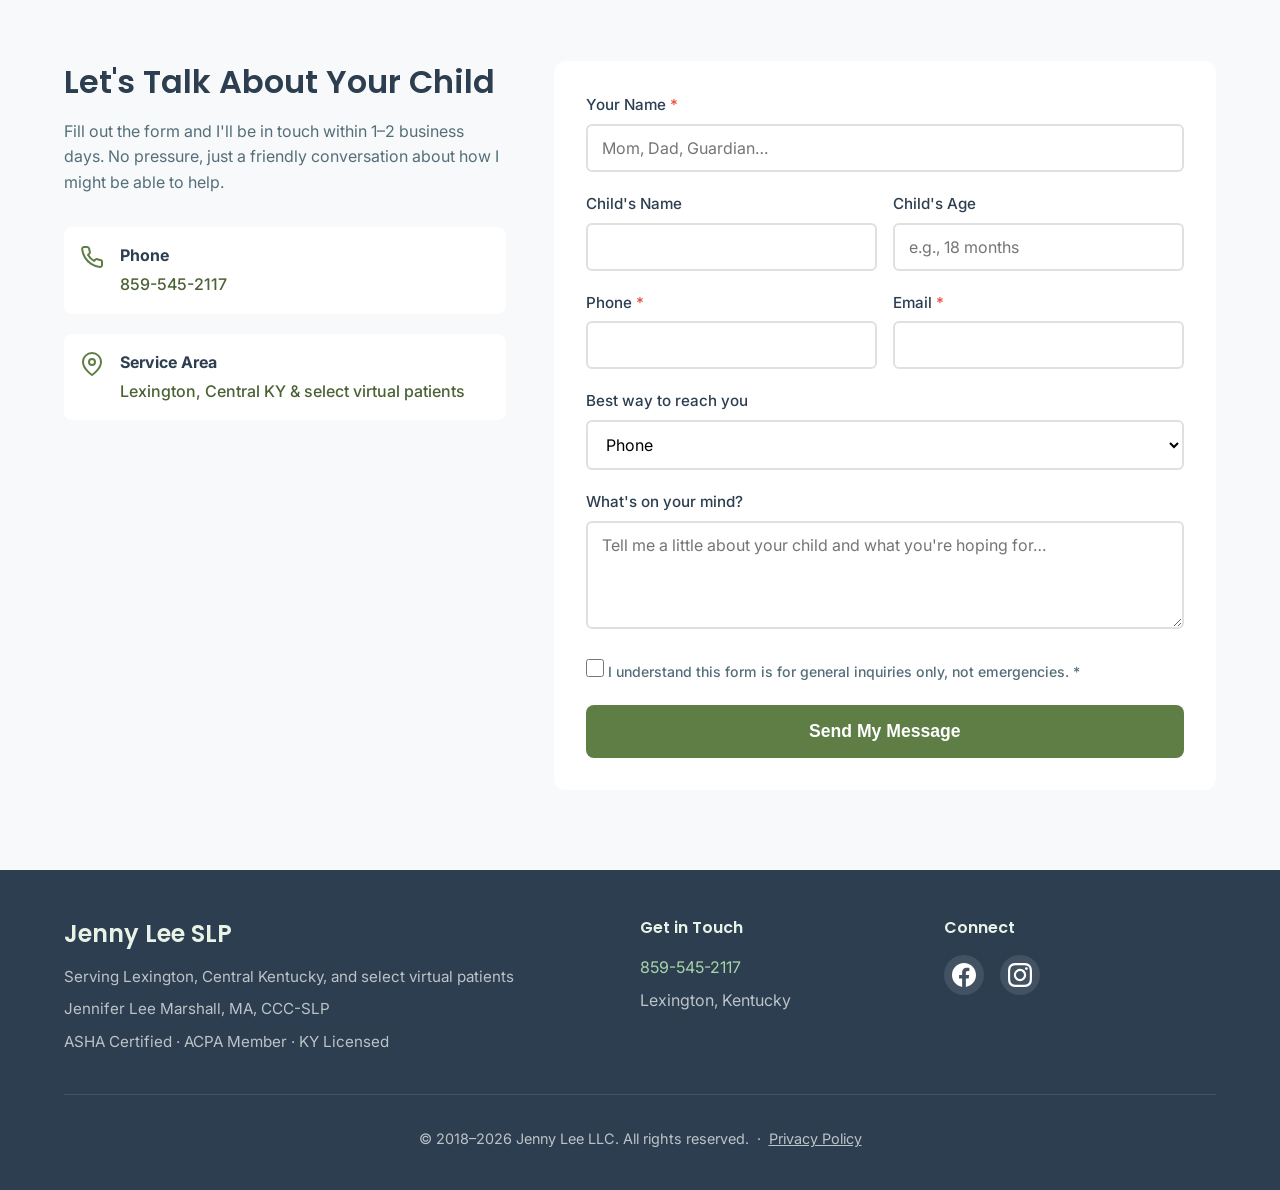
==== commit b7214976: "Update contact form to use Web3Forms and refine footer Update contact form to use Web3Forms for subm" ====
--- a/index.html
+++ b/index.html
@@ -14,7 +14,7 @@
     <meta property="og:description" content="Expert pediatric speech and feeding therapy in Lexington, Kentucky. Specializing in cleft palate, craniofacial differences, and complex communication needs. Virtual teletherapy available.">
     <meta property="og:type" content="website">
     <meta property="og:url" content="https://jennyleeslp.com">
-    <meta property="og:image" content="/images/jenny-lee-slp-og-image.jpg">
+    <meta property="og:image" content="https://jennyleeslp.com/images/logo.png">
 
     <!-- Structured Data: LocalBusiness + MedicalBusiness -->
     <script type="application/ld+json">
@@ -360,7 +360,7 @@
                                 </svg>
                                 <div>
                                     <strong>You're all set!</strong>
-                                    <p>Your email client should open; just hit send to complete your message. Or call me directly at <a href="tel:+18595452117">859-545-2117</a>.</p>
+                                    <p>Thanks! I'll be in touch within 1–2 business days. Or call me directly at <a href="tel:+18595452117">859-545-2117</a>.</p>
                                 </div>
                             </div>
 
@@ -401,14 +401,13 @@
                     </div>
                     <div class="footer-social">
                         <h4>Connect</h4>
-                        <!-- Replace # with actual social media URLs when available -->
                         <div class="social-links">
-                            <a href="#" aria-label="Visit Jenny Lee SLP on Facebook" target="_blank" rel="noopener noreferrer">
+                            <a href="https://www.facebook.com/jennyleeslp" aria-label="Visit Jenny Lee SLP on Facebook" target="_blank" rel="noopener noreferrer">
                                 <svg width="24" height="24" viewBox="0 0 24 24" fill="currentColor">
                                     <path d="M24 12.073c0-6.627-5.373-12-12-12s-12 5.373-12 12c0 5.99 4.388 10.954 10.125 11.854v-8.385H7.078v-3.47h3.047V9.43c0-3.007 1.792-4.669 4.533-4.669 1.312 0 2.686.235 2.686.235v2.953H15.83c-1.491 0-1.956.925-1.956 1.874v2.25h3.328l-.532 3.47h-2.796v8.385C19.612 23.027 24 18.062 24 12.073z"/>
                                 </svg>
                             </a>
-                            <a href="#" aria-label="Visit Jenny Lee SLP on Instagram" target="_blank" rel="noopener noreferrer">
+                            <a href="https://www.instagram.com/jennyleeslp/" aria-label="Visit Jenny Lee SLP on Instagram" target="_blank" rel="noopener noreferrer">
                                 <svg width="24" height="24" viewBox="0 0 24 24" fill="currentColor">
                                     <path d="M12 2.163c3.204 0 3.584.012 4.85.07 3.252.148 4.771 1.691 4.919 4.919.058 1.265.069 1.645.069 4.849 0 3.205-.012 3.584-.069 4.849-.149 3.225-1.664 4.771-4.919 4.919-1.266.058-1.644.07-4.85.07-3.204 0-3.584-.012-4.849-.07-3.26-.149-4.771-1.699-4.919-4.92-.058-1.265-.07-1.644-.07-4.849 0-3.204.013-3.583.07-4.849.149-3.227 1.664-4.771 4.919-4.919 1.266-.057 1.645-.069 4.849-.069zm0-2.163c-3.259 0-3.667.014-4.947.072-4.358.2-6.78 2.618-6.98 6.98-.059 1.281-.073 1.689-.073 4.948 0 3.259.014 3.668.072 4.948.2 4.358 2.618 6.78 6.98 6.98 1.281.058 1.689.072 4.948.072 3.259 0 3.668-.014 4.948-.072 4.354-.2 6.782-2.618 6.979-6.98.059-1.28.073-1.689.073-4.948 0-3.259-.014-3.667-.072-4.947-.196-4.354-2.617-6.78-6.979-6.98-1.281-.059-1.69-.073-4.949-.073zm0 5.838c-3.403 0-6.162 2.759-6.162 6.162s2.759 6.163 6.162 6.163 6.162-2.759 6.162-6.163c0-3.403-2.759-6.162-6.162-6.162zm0 10.162c-2.209 0-4-1.79-4-4 0-2.209 1.791-4 4-4s4 1.791 4 4c0 2.21-1.791 4-4 4zm6.406-11.845c-.796 0-1.441.645-1.441 1.44s.645 1.44 1.441 1.44c.795 0 1.439-.645 1.439-1.44s-.644-1.44-1.439-1.44z"/>
                                 </svg>
@@ -417,7 +416,7 @@
                     </div>
                 </div>
                 <div class="footer-bottom">
-                    <p>&copy; 2018–2026 Jenny Lee LLC. All rights reserved.</p>
+                    <p>&copy; 2018–2026 Jenny Lee LLC. All rights reserved. &nbsp;·&nbsp; <a href="/privacy.html">Privacy Policy</a></p>
                 </div>
             </div>
         </div>
--- a/styles.css
+++ b/styles.css
@@ -827,6 +827,15 @@
     font-size: 0.9rem;
 }
 
+.footer-bottom a {
+    color: #bdc3c7;
+    text-decoration: underline;
+}
+
+.footer-bottom a:hover {
+    color: #ffffff;
+}
+
 /* ===================================
    Responsive — Tablet (≤ 992px)
    =================================== */
